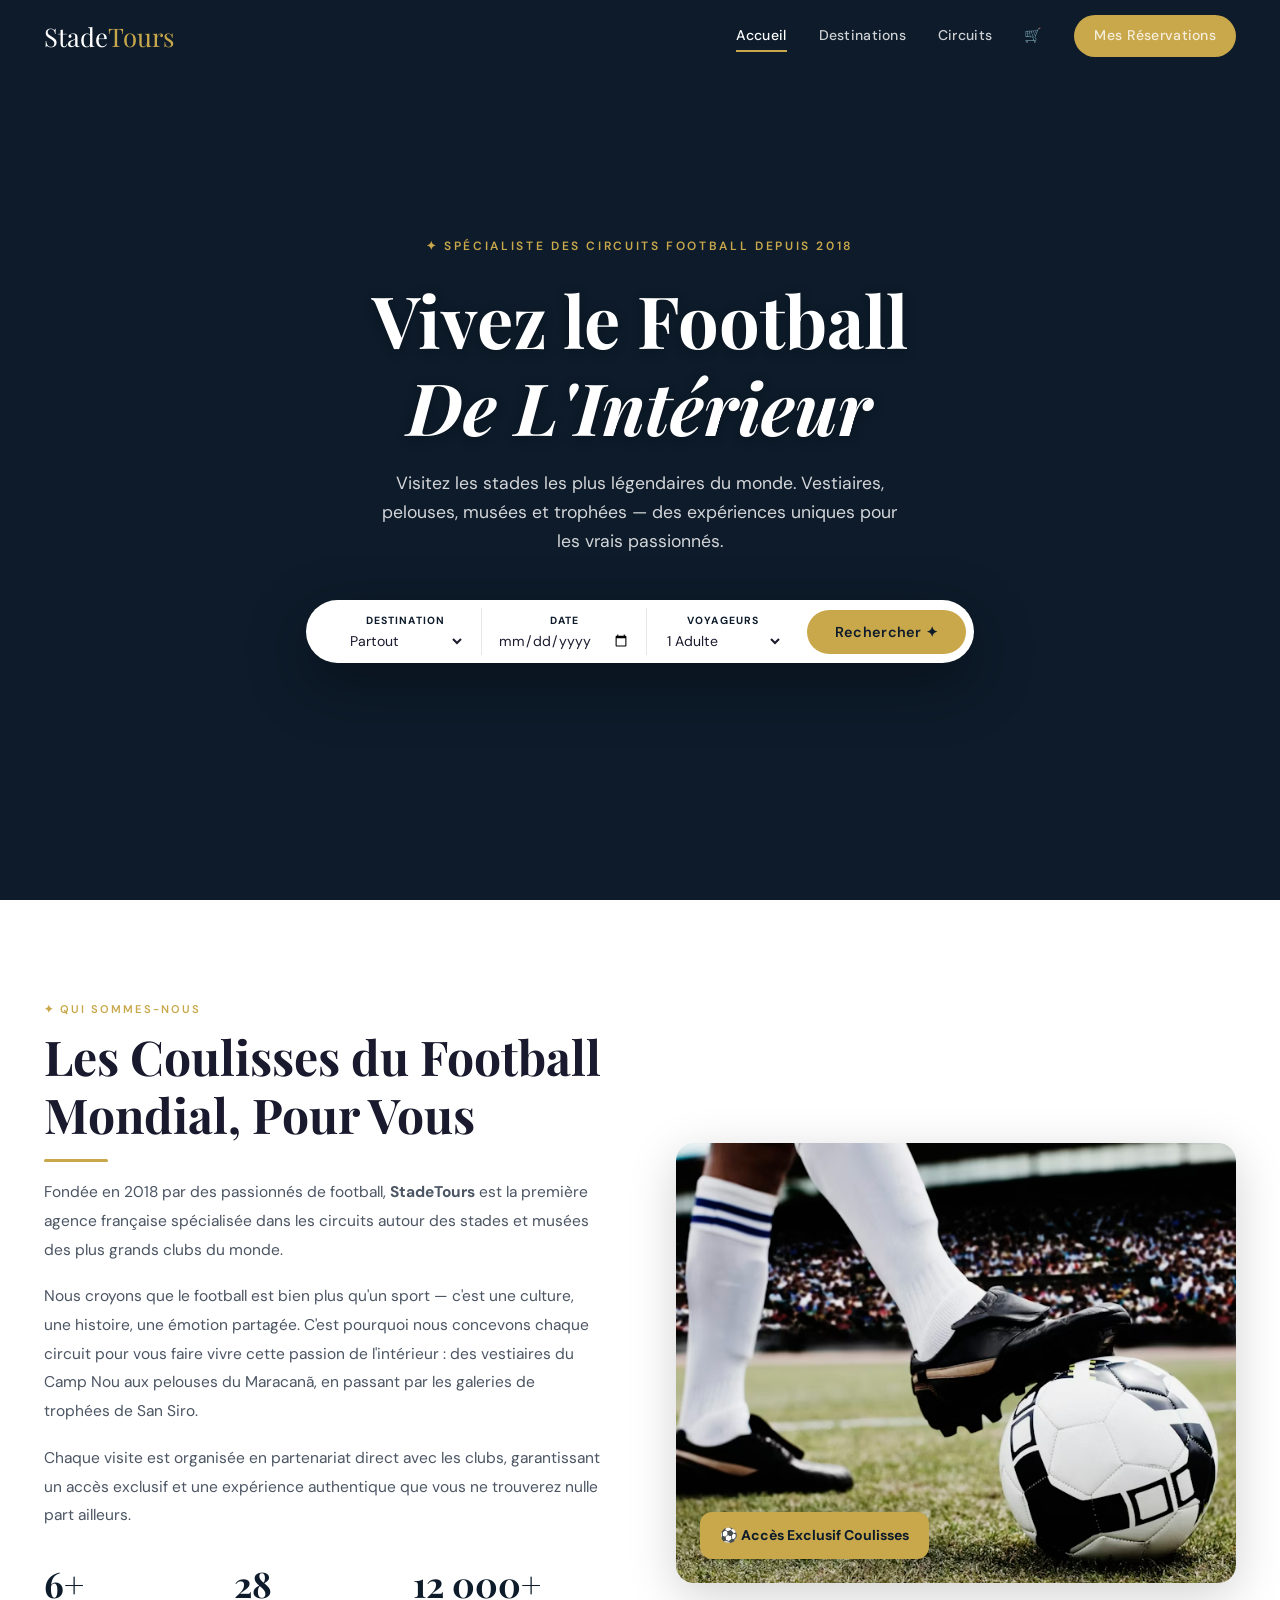
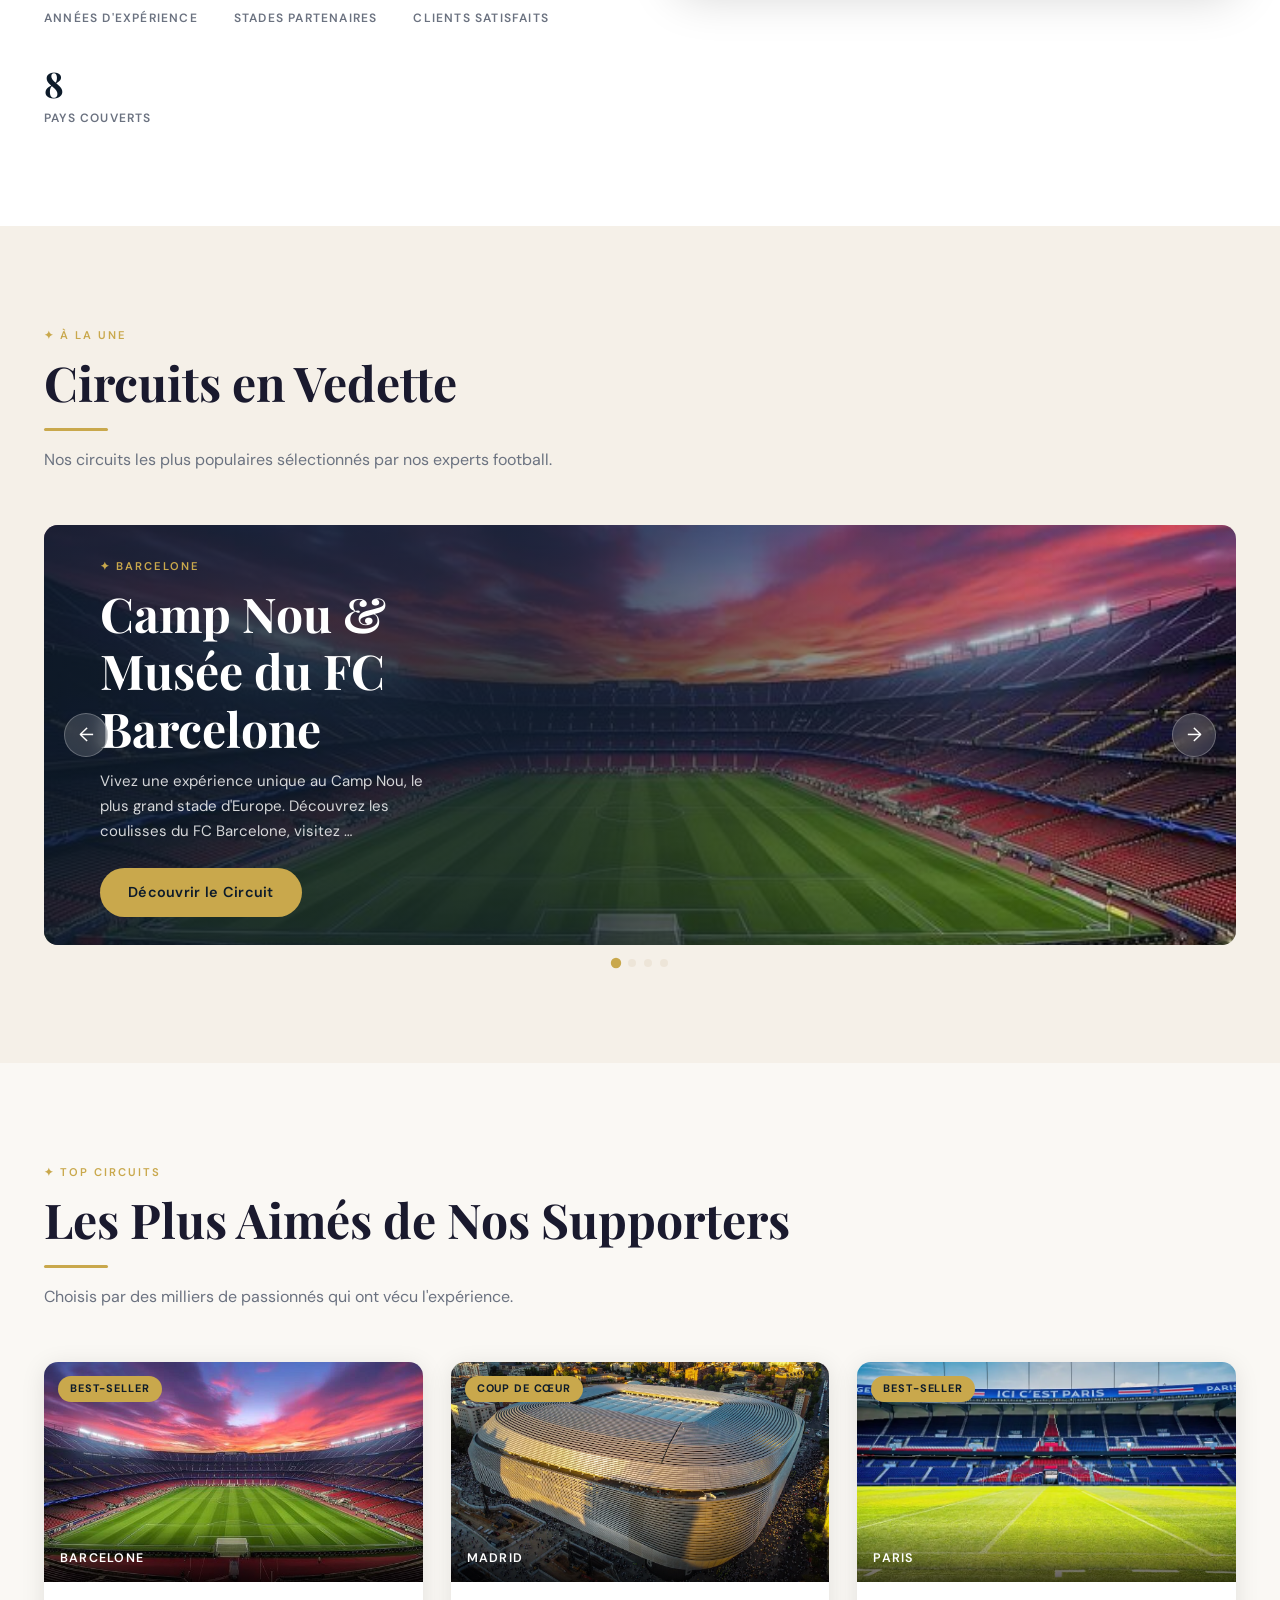
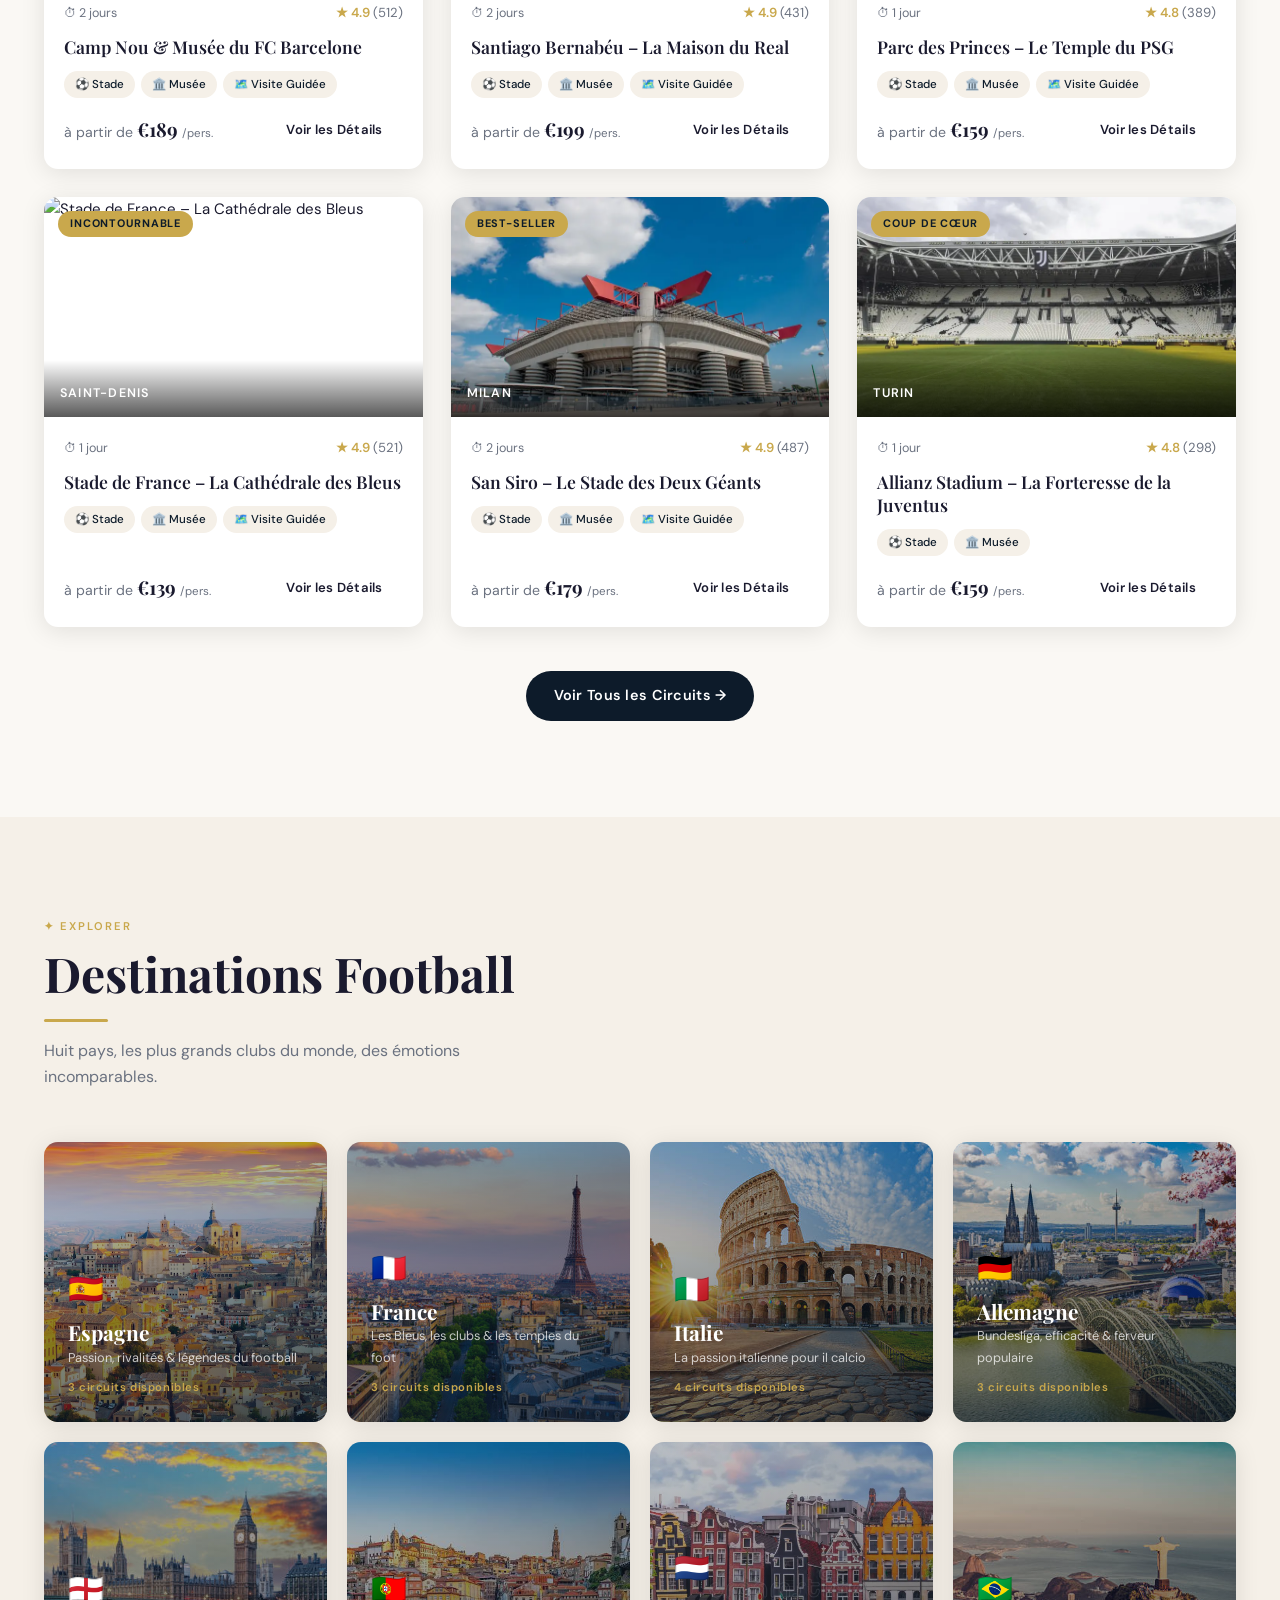
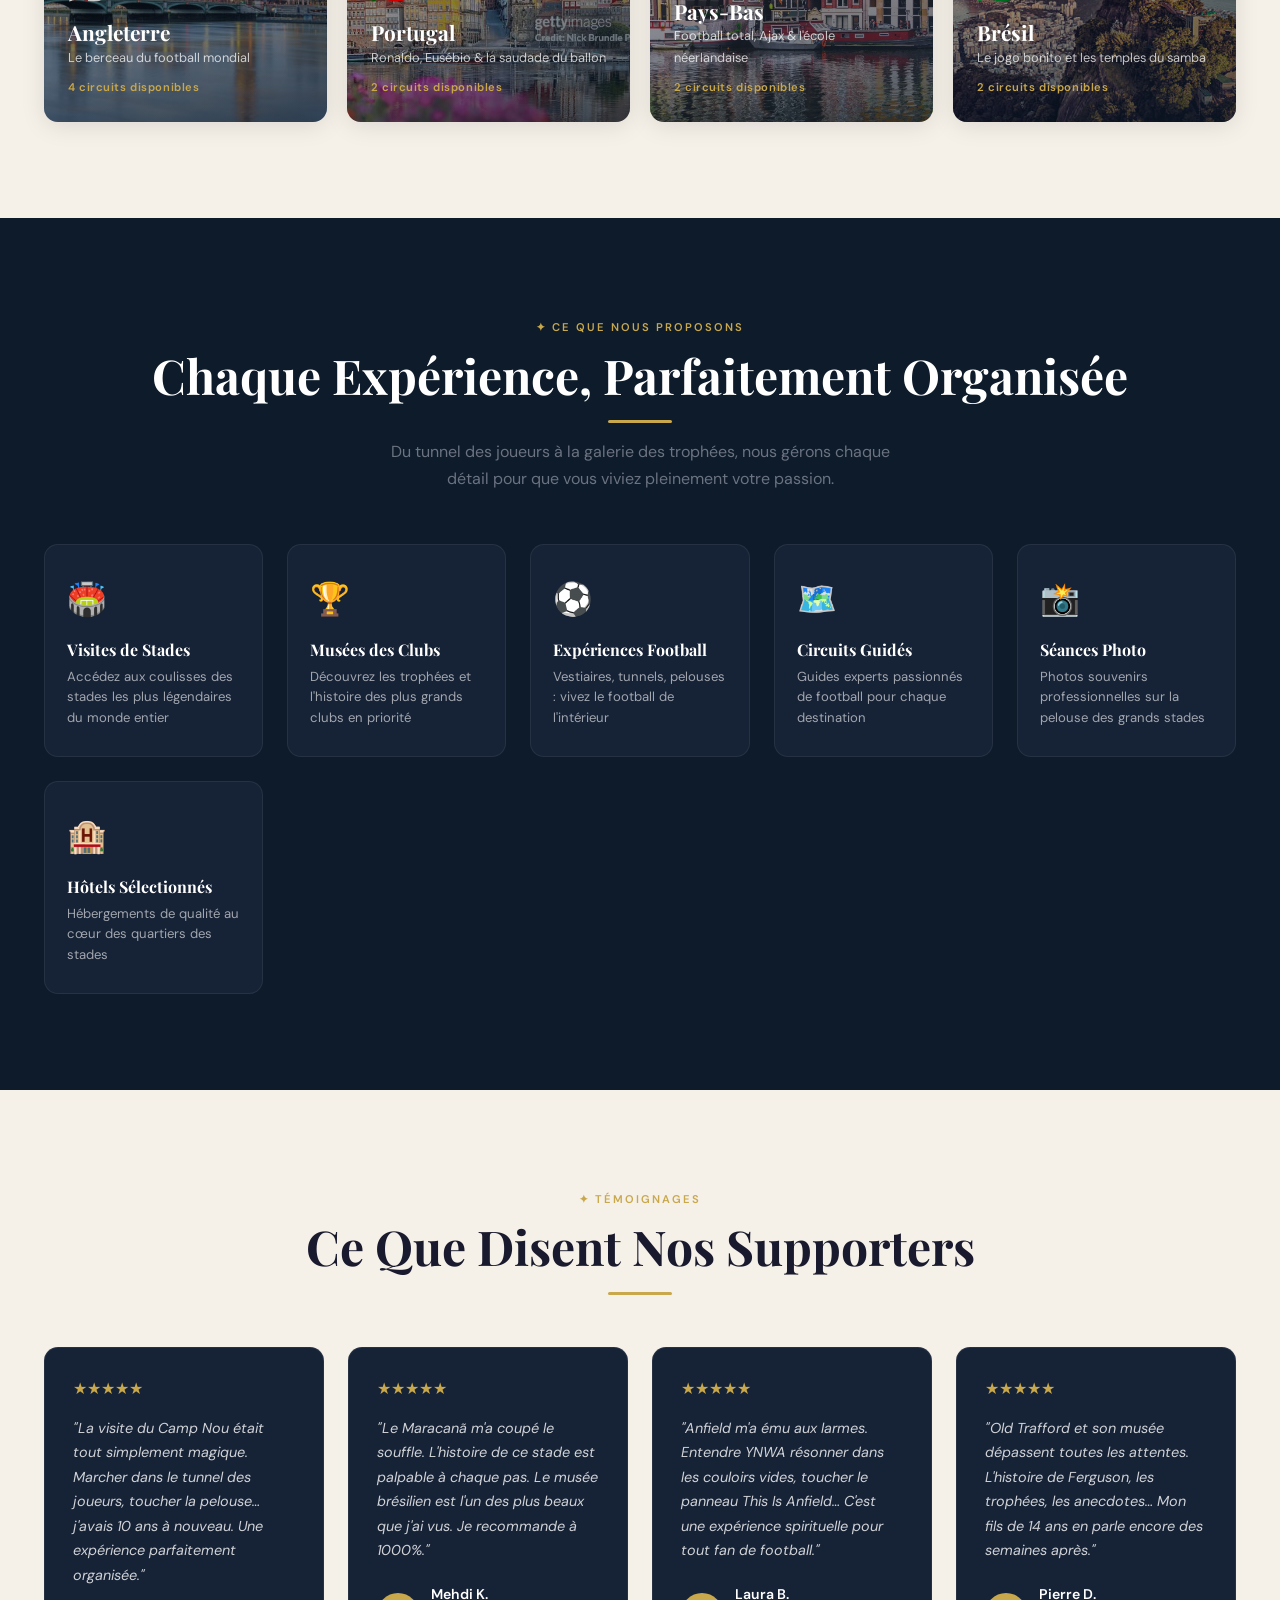
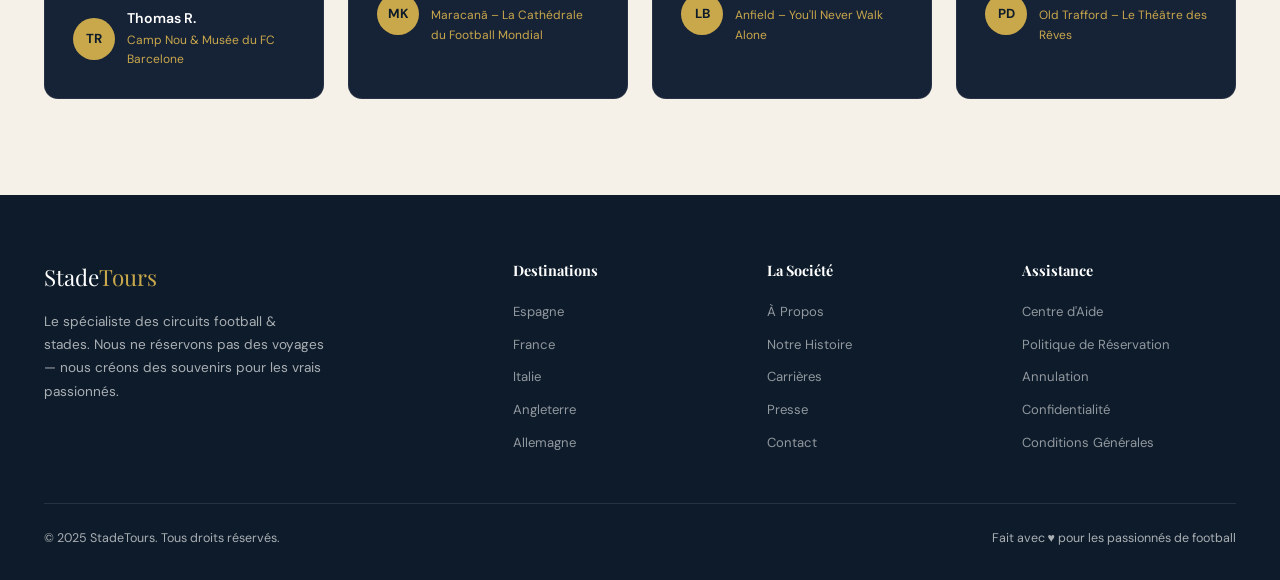
==== index.html @ edf206d0 "Initial commit - tourism booking website" ====
<!DOCTYPE html>
<html lang="fr">
<head>
  <meta charset="UTF-8">
  <meta name="viewport" content="width=device-width, initial-scale=1.0">
  <title>StadeTours – Circuits Football & Stades</title>
  <link rel="preconnect" href="https://fonts.googleapis.com">
  <link rel="preconnect" href="https://fonts.gstatic.com" crossorigin>
  <link rel="stylesheet" href="https://fonts.googleapis.com/css2?family=Playfair+Display:ital,wght@0,400;0,600;0,700;1,400&family=DM+Sans:wght@300;400;500;600&display=swap">
  <link rel="stylesheet" href="styles/style.css">
  <style>
    .about-section { padding: 96px 0; background: var(--white); }
    .about-inner { display: grid; grid-template-columns: 1fr 1fr; gap: 72px; align-items: center; }
    @media (max-width: 860px) { .about-inner { grid-template-columns: 1fr; gap: 40px; } }
    .about-img { border-radius: 18px; overflow: hidden; height: 440px; box-shadow: var(--shadow-lg); position: relative; }
    .about-img img { width: 100%; height: 100%; object-fit: cover; }
    .about-img-badge { position: absolute; bottom: 24px; left: 24px; background: var(--gold); color: var(--navy); padding: 12px 20px; border-radius: 12px; font-weight: 700; font-size: .88rem; box-shadow: var(--shadow); }
    .about-text p { color: #4b5563; line-height: 1.85; margin-bottom: 18px; font-size: .97rem; }
    .about-text h2 { margin-bottom: 16px; }
    .about-stats { display: flex; gap: 36px; margin-top: 36px; flex-wrap: wrap; }
    .about-stat strong { display: block; font-family: var(--font-display); font-size: 2.2rem; color: var(--navy); line-height: 1; margin-bottom: 4px; }
    .about-stat span { font-size: .75rem; text-transform: uppercase; letter-spacing: .1em; color: var(--muted); font-weight: 600; }
  </style>
</head>
<body>

<!-- ── HEADER ──────────────────────────────────────────────── -->
<header class="site-header" id="header">
  <div class="header-inner">
    <a href="index.html" class="logo">Stade<span>Tours</span></a>
    <nav class="nav" id="nav">
      <a href="index.html" class="active">Accueil</a>
      <a href="countries.html">Destinations</a>
      <a href="circuits.html">Circuits</a>
      <a href="cart.html" class="nav-cart">🛒<span class="cart-badge" id="cart-badge"></span></a>
      <a href="user.html" class="btn btn-primary btn-sm">Mes Réservations</a>
    </nav>
    <button class="hamburger" id="hamburger" aria-label="Menu"><span></span><span></span><span></span></button>
  </div>
</header>

<!-- ── HERO ────────────────────────────────────────────────── -->
<section class="hero">
  <div class="hero-bg" style="background-image:url('https://images.unsplash.com/photo-1522778526097-ce0a22ceb253?w=1800&q=85');"></div>
  <div class="hero-content">
    <span class="hero-eyebrow">✦ Spécialiste des circuits football depuis 2018</span>
    <h1>Vivez le Football<br><em>De L'Intérieur</em></h1>
    <p class="hero-sub">Visitez les stades les plus légendaires du monde. Vestiaires, pelouses, musées et trophées — des expériences uniques pour les vrais passionnés.</p>
    <div class="search-bar">
      <div class="field">
        <label for="s-dest">Destination</label>
        <select id="s-dest">
          <option value="">Partout</option>
          <option value="spain">Espagne</option>
          <option value="france">France</option>
          <option value="italy">Italie</option>
          <option value="germany">Allemagne</option>
          <option value="england">Angleterre</option>
          <option value="portugal">Portugal</option>
          <option value="netherlands">Pays-Bas</option>
          <option value="brazil">Brésil</option>
        </select>
      </div>
      <div class="field">
        <label for="s-date">Date</label>
        <input type="date" id="s-date">
      </div>
      <div class="field">
        <label for="s-people">Voyageurs</label>
        <select id="s-people">
          <option>1 Adulte</option>
          <option>2 Adultes</option>
          <option>2 Adultes, 1 Enfant</option>
          <option>2 Adultes, 2 Enfants</option>
          <option>Groupe (5+)</option>
        </select>
      </div>
      <button class="btn btn-primary" id="search-btn">Rechercher ✦</button>
    </div>
  </div>
</section>

<!-- ── À PROPOS ─────────────────────────────────────────────── -->
<section class="about-section">
  <div class="container">
    <div class="about-inner">
      <div class="about-text fade-up">
        <span class="section-label">✦ Qui sommes-nous</span>
        <h2>Les Coulisses du Football Mondial, Pour Vous</h2>
        <div class="divider"></div>
        <p>Fondée en 2018 par des passionnés de football, <strong>StadeTours</strong> est la première agence française spécialisée dans les circuits autour des stades et musées des plus grands clubs du monde.</p>
        <p>Nous croyons que le football est bien plus qu'un sport — c'est une culture, une histoire, une émotion partagée. C'est pourquoi nous concevons chaque circuit pour vous faire vivre cette passion de l'intérieur : des vestiaires du Camp Nou aux pelouses du Maracanã, en passant par les galeries de trophées de San Siro.</p>
        <p>Chaque visite est organisée en partenariat direct avec les clubs, garantissant un accès exclusif et une expérience authentique que vous ne trouverez nulle part ailleurs.</p>
        <div class="about-stats">
          <div class="about-stat"><strong>6+</strong><span>Années d'expérience</span></div>
          <div class="about-stat"><strong>28</strong><span>Stades partenaires</span></div>
          <div class="about-stat"><strong>12 000+</strong><span>Clients satisfaits</span></div>
          <div class="about-stat"><strong>8</strong><span>Pays couverts</span></div>
        </div>
      </div>
      <div class="about-img fade-up">
        <img src="images/ball.avif" alt="Stade de football coulisses">
        <div class="about-img-badge">⚽ Accès Exclusif Coulisses</div>
      </div>
    </div>
  </div>
</section>

<!-- ── CAROUSEL ──────────────────────────────────────────────── -->
<section class="section section--sand">
  <div class="container">
    <div class="section-header">
      <span class="section-label">✦ À la une</span>
      <h2>Circuits en Vedette</h2>
      <div class="divider"></div>
      <p>Nos circuits les plus populaires sélectionnés par nos experts football.</p>
    </div>
    <div class="carousel" id="carousel">
      <div class="carousel-track" id="carousel-track"></div>
      <button class="carousel-btn prev" id="carousel-prev">&#8592;</button>
      <button class="carousel-btn next" id="carousel-next">&#8594;</button>
    </div>
    <div class="carousel-dots" id="carousel-dots"></div>
  </div>
</section>

<!-- ── CIRCUITS POPULAIRES ──────────────────────────────────── -->
<section class="section">
  <div class="container">
    <div class="section-header">
      <span class="section-label">✦ Top circuits</span>
      <h2>Les Plus Aimés de Nos Supporters</h2>
      <div class="divider"></div>
      <p>Choisis par des milliers de passionnés qui ont vécu l'expérience.</p>
    </div>
    <div class="cards-grid" id="featured-circuits"></div>
    <div style="text-align:center;margin-top:44px;">
      <a href="circuits.html" class="btn btn-dark">Voir Tous les Circuits →</a>
    </div>
  </div>
</section>

<!-- ── DESTINATIONS ─────────────────────────────────────────── -->
<section class="section section--sand">
  <div class="container">
    <div class="section-header">
      <span class="section-label">✦ Explorer</span>
      <h2>Destinations Football</h2>
      <div class="divider"></div>
      <p>Huit pays, les plus grands clubs du monde, des émotions incomparables.</p>
    </div>
    <div class="countries-grid" id="countries-grid"></div>
  </div>
</section>

<!-- ── SERVICES ─────────────────────────────────────────────── -->
<section class="section section--dark">
  <div class="container">
    <div class="section-header text-center">
      <span class="section-label">✦ Ce que nous proposons</span>
      <h2>Chaque Expérience, Parfaitement Organisée</h2>
      <div class="divider center"></div>
      <p>Du tunnel des joueurs à la galerie des trophées, nous gérons chaque détail pour que vous viviez pleinement votre passion.</p>
    </div>
    <div class="services-grid" id="services-grid"></div>
  </div>
</section>

<!-- ── TÉMOIGNAGES ───────────────────────────────────────────── -->
<section class="section section--sand">
  <div class="container">
    <div class="section-header text-center">
      <span class="section-label">✦ Témoignages</span>
      <h2>Ce Que Disent Nos Supporters</h2>
      <div class="divider center"></div>
    </div>
    <div class="testimonials-grid" id="testimonials-grid"></div>
  </div>
</section>

<!-- ── FOOTER ────────────────────────────────────────────────── -->
<footer class="site-footer">
  <div class="container">
    <div class="footer-grid">
      <div class="footer-brand">
        <span class="logo">Stade<span>Tours</span></span>
        <p>Le spécialiste des circuits football & stades. Nous ne réservons pas des voyages — nous créons des souvenirs pour les vrais passionnés.</p>
      </div>
      <div class="footer-col">
        <h5>Destinations</h5>
        <ul>
          <li><a href="circuits.html?country=spain">Espagne</a></li>
          <li><a href="circuits.html?country=france">France</a></li>
          <li><a href="circuits.html?country=italy">Italie</a></li>
          <li><a href="circuits.html?country=england">Angleterre</a></li>
          <li><a href="circuits.html?country=germany">Allemagne</a></li>
        </ul>
      </div>
      <div class="footer-col">
        <h5>La Société</h5>
        <ul>
          <li><a href="#">À Propos</a></li>
          <li><a href="#">Notre Histoire</a></li>
          <li><a href="#">Carrières</a></li>
          <li><a href="#">Presse</a></li>
          <li><a href="#">Contact</a></li>
        </ul>
      </div>
      <div class="footer-col">
        <h5>Assistance</h5>
        <ul>
          <li><a href="#">Centre d'Aide</a></li>
          <li><a href="#">Politique de Réservation</a></li>
          <li><a href="#">Annulation</a></li>
          <li><a href="#">Confidentialité</a></li>
          <li><a href="#">Conditions Générales</a></li>
        </ul>
      </div>
    </div>
    <div class="footer-bottom">
      <span>&copy; 2025 StadeTours. Tous droits réservés.</span>
      <span>Fait avec ♥ pour les passionnés de football</span>
    </div>
  </div>
</footer>

<div class="toast" id="toast"><span class="toast-icon">✅</span><span id="toast-msg">Fait !</span></div>

<script src="js/data.js"></script>
<script src="js/helpers.js"></script>
<script src="js/cart.js"></script>
<script>
window.addEventListener("scroll", () => {
  document.getElementById("header").classList.toggle("scrolled", scrollY > 40);
});
document.getElementById("hamburger").addEventListener("click", () => {
  document.getElementById("nav").classList.toggle("open");
});
document.getElementById("search-btn").addEventListener("click", () => {
  const country = document.getElementById("s-dest").value;
  window.location.href = country ? `circuits.html?country=${country}` : "circuits.html";
});

// Carousel
const slides = FEATURED_CIRCUITS.slice(0, 4);
let current = 0;
const track = document.getElementById("carousel-track");
const dotsEl = document.getElementById("carousel-dots");
slides.forEach((c, i) => {
  const slide = document.createElement("div");
  slide.className = "carousel-slide";
  slide.innerHTML = `
    <img src="${c.image}" alt="${c.title}" loading="lazy">
    <div class="carousel-slide-content">
      <div>
        <span class="section-label">✦ ${c.city}</span>
        <h2>${c.title}</h2>
        <p>${c.description.slice(0,120)}…</p>
        <a href="circuit.html?id=${c.id}" class="btn btn-primary">Découvrir le Circuit</a>
      </div>
    </div>`;
  track.appendChild(slide);
  const dot = document.createElement("div");
  dot.className = "carousel-dot" + (i===0?" active":"");
  dot.addEventListener("click", () => goTo(i));
  dotsEl.appendChild(dot);
});
function goTo(n) {
  current = (n + slides.length) % slides.length;
  track.style.transform = `translateX(-${current * 100}%)`;
  document.querySelectorAll(".carousel-dot").forEach((d,i) => d.classList.toggle("active", i===current));
}
document.getElementById("carousel-prev").addEventListener("click", () => goTo(current-1));
document.getElementById("carousel-next").addEventListener("click", () => goTo(current+1));
setInterval(() => goTo(current+1), 5200);

// Featured
const grid = document.getElementById("featured-circuits");
FEATURED_CIRCUITS.forEach(c => grid.insertAdjacentHTML("beforeend", circuitCardHTML(c)));
observeCards(".circuit-card");

// Countries
const cg = document.getElementById("countries-grid");
COUNTRIES.forEach(co => cg.insertAdjacentHTML("beforeend", countryCardHTML(co)));
observeCards(".country-card");

// Services
const sg = document.getElementById("services-grid");
SERVICES.forEach(s => {
  sg.insertAdjacentHTML("beforeend", `
    <div class="service-card fade-up">
      <div class="service-icon">${s.icon}</div>
      <h4>${s.title}</h4>
      <p>${s.description}</p>
    </div>`);
});
observeCards(".service-card");

// Testimonials
const tg = document.getElementById("testimonials-grid");
TESTIMONIALS.forEach(t => {
  tg.insertAdjacentHTML("beforeend", `
    <div class="testimonial-card fade-up">
      <div class="testi-stars">${"★".repeat(t.rating)}</div>
      <p class="testi-text">"${t.text}"</p>
      <div class="testi-author">
        <div class="testi-avatar">${t.avatar}</div>
        <div>
          <div class="testi-name">${t.name}</div>
          <div class="testi-detail">${t.circuit}</div>
        </div>
      </div>
    </div>`);
});
observeCards(".testimonial-card");
observeCards(".fade-up");
</script>
</body>
</html>
---- styles/style.css ----
/* ============================================================
   style.css – WanderLux Tourism Platform
   Theme: Refined luxury travel — warm sand, deep navy, gold accents
   ============================================================ */

@import url('https://fonts.googleapis.com/css2?family=Playfair+Display:ital,wght@0,400;0,600;0,700;1,400&family=DM+Sans:wght@300;400;500;600&display=swap');

/* ── Reset & Base ────────────────────────────────────────── */
*, *::before, *::after { box-sizing: border-box; margin: 0; padding: 0; }

:root {
  --navy:    #0d1b2a;
  --navy-2:  #162236;
  --navy-3:  #1e3050;
  --gold:    #c9a84c;
  --gold-lt: #e8c97a;
  --sand:    #f5f0e8;
  --sand-2:  #ede5d8;
  --cream:   #faf8f4;
  --text:    #1a1a2e;
  --muted:   #6b7280;
  --white:   #ffffff;
  --radius:  14px;
  --shadow:  0 4px 24px rgba(0,0,0,.10);
  --shadow-lg: 0 12px 48px rgba(0,0,0,.18);
  --font-display: 'Playfair Display', serif;
  --font-body:    'DM Sans', sans-serif;
  --transition:   0.28s ease;
  --header-h:     72px;
}

html { scroll-behavior: smooth; }

body {
  font-family: var(--font-body);
  background: var(--cream);
  color: var(--text);
  line-height: 1.65;
  font-size: 15px;
  overflow-x: hidden;
}

a { color: inherit; text-decoration: none; }
img { display: block; width: 100%; height: auto; }
ul { list-style: none; }
button { font-family: var(--font-body); cursor: pointer; border: none; background: none; }

/* ── Typography ──────────────────────────────────────────── */
h1, h2, h3, h4 { font-family: var(--font-display); line-height: 1.2; }
h1 { font-size: clamp(2.2rem, 6vw, 4.5rem); }
h2 { font-size: clamp(1.8rem, 4vw, 3rem); }
h3 { font-size: clamp(1.1rem, 2.5vw, 1.5rem); }

.section-label {
  display: inline-block;
  font-size: .7rem;
  font-weight: 600;
  letter-spacing: .18em;
  text-transform: uppercase;
  color: var(--gold);
  margin-bottom: .6rem;
}

/* ── Utilities ───────────────────────────────────────────── */
.container { max-width: 1240px; margin: 0 auto; padding: 0 24px; }
.section { padding: 96px 0; }
.section--dark { background: var(--navy); color: var(--white); }
.section--sand { background: var(--sand); }
.text-center { text-align: center; }
.flex { display: flex; }
.gap-4 { gap: 16px; }

/* ── Buttons ─────────────────────────────────────────────── */
.btn {
  display: inline-flex;
  align-items: center;
  gap: 8px;
  padding: 13px 28px;
  border-radius: 50px;
  font-weight: 600;
  font-size: .9rem;
  letter-spacing: .02em;
  transition: all var(--transition);
  cursor: pointer;
}
.btn-primary {
  background: var(--gold);
  color: var(--navy);
}
.btn-primary:hover { background: var(--gold-lt); transform: translateY(-2px); box-shadow: 0 8px 24px rgba(201,168,76,.35); }

.btn-outline {
  background: transparent;
  border: 2px solid var(--gold);
  color: var(--gold);
}
.btn-outline:hover { background: var(--gold); color: var(--navy); }

.btn-dark {
  background: var(--navy);
  color: var(--white);
}
.btn-dark:hover { background: var(--navy-3); transform: translateY(-2px); box-shadow: var(--shadow); }

.btn-sm { padding: 9px 20px; font-size: .82rem; }
.btn-ghost { background: rgba(255,255,255,.12); color: var(--white); border: 1px solid rgba(255,255,255,.3); }
.btn-ghost:hover { background: rgba(255,255,255,.22); }

.btn-danger {
  background: #ef4444;
  color: white;
  padding: 8px 18px;
  border-radius: 8px;
  font-size: .82rem;
  font-weight: 600;
  transition: background var(--transition);
}
.btn-danger:hover { background: #dc2626; }

/* ── Header ──────────────────────────────────────────────── */
.site-header {
  position: fixed;
  top: 0; left: 0; right: 0;
  z-index: 1000;
  height: var(--header-h);
  background: var(--navy);
  display: flex;
  align-items: center;
  transition: box-shadow var(--transition), background var(--transition);
}
.site-header.scrolled {
  background: rgba(13,27,42,.97);
  box-shadow: 0 2px 20px rgba(0,0,0,.35);
  backdrop-filter: blur(12px);
}
.header-inner {
  width: 100%;
  max-width: 1240px;
  margin: 0 auto;
  padding: 0 24px;
  display: flex;
  align-items: center;
  gap: 40px;
}
.logo {
  font-family: var(--font-display);
  font-size: 1.6rem;
  color: var(--white);
  white-space: nowrap;
  flex-shrink: 0;
}
.logo span { color: var(--gold); }

.nav { display: flex; align-items: center; gap: 32px; margin-left: auto; }
.nav a {
  color: rgba(255,255,255,.8);
  font-size: .88rem;
  font-weight: 500;
  letter-spacing: .02em;
  transition: color var(--transition);
  position: relative;
}
.nav a::after {
  content: "";
  position: absolute;
  bottom: -4px; left: 0; right: 0;
  height: 2px;
  background: var(--gold);
  transform: scaleX(0);
  transition: transform var(--transition);
}
.nav a:hover { color: var(--white); }
.nav a:hover::after, .nav a.active::after { transform: scaleX(1); }
.nav a.active { color: var(--white); }

.nav-cart {
  position: relative;
  color: var(--white);
  font-size: 1.15rem;
}
.cart-badge {
  position: absolute;
  top: -8px; right: -10px;
  background: var(--gold);
  color: var(--navy);
  width: 18px; height: 18px;
  border-radius: 50%;
  display: none;
  align-items: center;
  justify-content: center;
  font-size: .62rem;
  font-weight: 700;
}

.hamburger {
  display: none;
  flex-direction: column;
  gap: 5px;
  cursor: pointer;
  margin-left: auto;
}
.hamburger span {
  display: block;
  width: 24px; height: 2px;
  background: var(--white);
  border-radius: 2px;
  transition: all var(--transition);
}

/* ── Mobile Nav ──────────────────────────────────────────── */
@media (max-width: 768px) {
  .hamburger { display: flex; }
  .nav {
    position: fixed;
    top: var(--header-h); left: 0; right: 0;
    background: var(--navy);
    flex-direction: column;
    align-items: flex-start;
    padding: 24px;
    gap: 20px;
    transform: translateX(-100%);
    transition: transform var(--transition);
  }
  .nav.open { transform: translateX(0); }
}

/* ── Hero (Home) ─────────────────────────────────────────── */
.hero {
  position: relative;
  min-height: 100vh;
  display: flex;
  align-items: center;
  justify-content: center;
  overflow: hidden;
  background: var(--navy);
}
.hero-bg {
  position: absolute;
  inset: 0;
  background: url('https://images.unsplash.com/photo-1476514525535-07fb3b4ae5f1?w=1800&q=85') center/cover no-repeat;
  filter: brightness(.45);
  transform: scale(1.04);
  animation: slowZoom 22s ease-in-out infinite alternate;
}
@keyframes slowZoom { to { transform: scale(1); } }

.hero-content {
  position: relative;
  z-index: 2;
  text-align: center;
  color: var(--white);
  max-width: 800px;
  padding: 0 24px;
  animation: heroIn .9s ease both;
}
@keyframes heroIn { from { opacity:0; transform: translateY(32px); } }

.hero-eyebrow {
  font-size: .75rem;
  font-weight: 600;
  letter-spacing: .22em;
  text-transform: uppercase;
  color: var(--gold);
  margin-bottom: 20px;
  display: block;
}
.hero h1 { margin-bottom: 20px; text-shadow: 0 2px 12px rgba(0,0,0,.3); }
.hero-sub {
  font-size: 1.1rem;
  color: rgba(255,255,255,.82);
  margin-bottom: 44px;
  max-width: 540px;
  margin-left: auto;
  margin-right: auto;
}

/* ── Search Bar ──────────────────────────────────────────── */
.search-bar {
  background: var(--white);
  border-radius: 100px;
  padding: 8px 8px 8px 24px;
  display: flex;
  align-items: center;
  gap: 0;
  box-shadow: 0 20px 60px rgba(0,0,0,.35);
  max-width: 700px;
  margin: 0 auto;
  width: 100%;
}
.search-bar .field {
  flex: 1;
  display: flex;
  flex-direction: column;
  padding: 4px 16px;
  border-right: 1px solid #e5e7eb;
  cursor: pointer;
}
.search-bar .field:last-of-type { border-right: none; }
.search-bar .field label {
  font-size: .65rem;
  font-weight: 700;
  text-transform: uppercase;
  letter-spacing: .1em;
  color: var(--navy);
  margin-bottom: 2px;
}
.search-bar .field input, .search-bar .field select {
  border: none;
  outline: none;
  font-family: var(--font-body);
  font-size: .88rem;
  color: var(--text);
  background: transparent;
  cursor: pointer;
  width: 100%;
}
.search-bar .btn { flex-shrink: 0; margin-left: 8px; }

@media (max-width: 640px) {
  .search-bar { border-radius: 16px; flex-direction: column; padding: 16px; gap: 12px; }
  .search-bar .field { border-right: none; border-bottom: 1px solid #e5e7eb; padding: 0 0 12px; width: 100%; }
  .search-bar .field:last-of-type { border-bottom: none; }
  .search-bar .btn { width: 100%; justify-content: center; }
}

/* ── Section Headers ─────────────────────────────────────── */
.section-header { margin-bottom: 52px; }
.section-header p { color: var(--muted); font-size: 1rem; margin-top: .6rem; max-width: 520px; }
.section-header.text-center p { margin-left: auto; margin-right: auto; }

/* ── Grids ───────────────────────────────────────────────── */
.cards-grid {
  display: grid;
  grid-template-columns: repeat(auto-fill, minmax(300px, 1fr));
  gap: 28px;
}
.countries-grid {
  display: grid;
  grid-template-columns: repeat(auto-fill, minmax(260px, 1fr));
  gap: 20px;
}

/* ── Circuit Card ────────────────────────────────────────── */
.circuit-card {
  background: var(--white);
  border-radius: var(--radius);
  overflow: hidden;
  box-shadow: var(--shadow);
  transition: transform var(--transition), box-shadow var(--transition);
  display: flex;
  flex-direction: column;
}
.circuit-card:hover { transform: translateY(-6px); box-shadow: var(--shadow-lg); }

.card-img-wrap {
  position: relative;
  overflow: hidden;
  height: 220px;
  display: block;
}
.card-img-wrap img {
  width: 100%; height: 100%;
  object-fit: cover;
  transition: transform .5s ease;
}
.circuit-card:hover .card-img-wrap img { transform: scale(1.06); }

.card-overlay {
  position: absolute;
  bottom: 0; left: 0; right: 0;
  background: linear-gradient(transparent, rgba(0,0,0,.65));
  padding: 20px 16px 12px;
}
.card-city {
  color: var(--white);
  font-size: .78rem;
  font-weight: 600;
  letter-spacing: .1em;
  text-transform: uppercase;
}
.card-badge {
  position: absolute;
  top: 14px; left: 14px;
  background: var(--gold);
  color: var(--navy);
  font-size: .68rem;
  font-weight: 700;
  letter-spacing: .08em;
  text-transform: uppercase;
  padding: 4px 12px;
  border-radius: 50px;
}

.card-body { padding: 20px; flex: 1; display: flex; flex-direction: column; gap: 12px; }
.card-meta { display: flex; justify-content: space-between; align-items: center; }
.card-duration { font-size: .78rem; color: var(--muted); }
.card-rating { font-size: .82rem; color: var(--gold); font-weight: 600; }
.card-rating em { color: var(--muted); font-style: normal; font-weight: 400; }
.card-title { font-size: 1.1rem; font-weight: 600; font-family: var(--font-display); line-height: 1.3; }

.card-tags { display: flex; flex-wrap: wrap; gap: 6px; }
.tag {
  background: var(--sand);
  border-radius: 50px;
  padding: 4px 11px;
  font-size: .72rem;
  font-weight: 500;
  color: var(--navy);
}

.card-footer { display: flex; align-items: center; justify-content: space-between; margin-top: auto; }
.card-price { font-size: .88rem; color: var(--muted); }
.card-price strong { font-size: 1.2rem; color: var(--text); font-family: var(--font-display); }
.card-price span { font-size: .72rem; }

/* ── Country Card ────────────────────────────────────────── */
.country-card {
  position: relative;
  border-radius: var(--radius);
  overflow: hidden;
  height: 280px;
  display: block;
  cursor: pointer;
  box-shadow: var(--shadow);
  transition: transform var(--transition), box-shadow var(--transition);
}
.country-card:hover { transform: translateY(-6px); box-shadow: var(--shadow-lg); }
.country-card img {
  width: 100%; height: 100%;
  object-fit: cover;
  transition: transform .5s ease;
}
.country-card:hover img { transform: scale(1.08); }
.country-card-overlay {
  position: absolute;
  inset: 0;
  background: linear-gradient(165deg, rgba(13,27,42,.2) 0%, rgba(13,27,42,.72) 100%);
  display: flex;
  align-items: flex-end;
  padding: 24px;
  color: var(--white);
}
.country-flag { font-size: 1.8rem; display: block; margin-bottom: 6px; }
.country-card-overlay h3 { font-size: 1.3rem; margin-bottom: 2px; }
.country-card-overlay p { font-size: .8rem; color: rgba(255,255,255,.75); margin-bottom: 6px; }
.country-card-overlay small { font-size: .7rem; color: var(--gold); font-weight: 600; letter-spacing: .05em; }

/* ── Services Grid ───────────────────────────────────────── */
.services-grid {
  display: grid;
  grid-template-columns: repeat(auto-fill, minmax(200px, 1fr));
  gap: 24px;
}
.service-card {
  background: var(--navy-2);
  border-radius: var(--radius);
  padding: 28px 22px;
  border: 1px solid rgba(255,255,255,.07);
  transition: border-color var(--transition), transform var(--transition);
}
.service-card:hover { border-color: var(--gold); transform: translateY(-4px); }
.service-icon { font-size: 2rem; margin-bottom: 14px; }
.service-card h4 { font-size: 1rem; font-family: var(--font-display); margin-bottom: 8px; color: var(--white); }
.service-card p { font-size: .82rem; color: rgba(255,255,255,.6); line-height: 1.55; }

/* ── Promo Carousel ──────────────────────────────────────── */
.carousel {
  position: relative;
  overflow: hidden;
  border-radius: var(--radius);
}
.carousel-track {
  display: flex;
  transition: transform 0.5s ease;
}
.carousel-slide {
  min-width: 100%;
  position: relative;
  height: 420px;
}
.carousel-slide img {
  width: 100%; height: 100%;
  object-fit: cover;
}
.carousel-slide-content {
  position: absolute;
  inset: 0;
  background: linear-gradient(90deg, rgba(13,27,42,.8) 40%, transparent);
  display: flex;
  align-items: center;
  padding: 56px;
  color: var(--white);
}
.carousel-slide-content h2 { margin-bottom: 12px; max-width: 380px; }
.carousel-slide-content p { margin-bottom: 24px; max-width: 340px; color: rgba(255,255,255,.82); }
.carousel-btn {
  position: absolute;
  top: 50%; transform: translateY(-50%);
  background: rgba(255,255,255,.15);
  backdrop-filter: blur(8px);
  border: 1px solid rgba(255,255,255,.25);
  color: var(--white);
  width: 44px; height: 44px;
  border-radius: 50%;
  font-size: 1.2rem;
  display: flex; align-items: center; justify-content: center;
  cursor: pointer;
  transition: background var(--transition);
}
.carousel-btn:hover { background: rgba(255,255,255,.28); }
.carousel-btn.prev { left: 20px; }
.carousel-btn.next { right: 20px; }
.carousel-dots {
  display: flex;
  justify-content: center;
  gap: 8px;
  margin-top: 14px;
}
.carousel-dot {
  width: 8px; height: 8px;
  border-radius: 50%;
  background: var(--sand-2);
  cursor: pointer;
  transition: background var(--transition), transform var(--transition);
}
.carousel-dot.active { background: var(--gold); transform: scale(1.3); }

/* ── Testimonials ────────────────────────────────────────── */
.testimonials-grid {
  display: grid;
  grid-template-columns: repeat(auto-fill, minmax(280px, 1fr));
  gap: 24px;
}
.testimonial-card {
  background: var(--navy-2);
  border-radius: var(--radius);
  padding: 28px;
  border: 1px solid rgba(255,255,255,.07);
  transition: border-color var(--transition);
}
.testimonial-card:hover { border-color: rgba(201,168,76,.4); }
.testi-stars { color: var(--gold); font-size: 1rem; margin-bottom: 14px; }
.testi-text { font-size: .9rem; color: rgba(255,255,255,.8); line-height: 1.7; margin-bottom: 20px; font-style: italic; }
.testi-author { display: flex; align-items: center; gap: 12px; }
.testi-avatar {
  width: 42px; height: 42px;
  border-radius: 50%;
  background: var(--gold);
  color: var(--navy);
  display: flex; align-items: center; justify-content: center;
  font-weight: 700;
  font-size: .82rem;
  flex-shrink: 0;
}
.testi-name { font-weight: 600; font-size: .88rem; color: var(--white); }
.testi-detail { font-size: .75rem; color: var(--gold); }

/* ── Flight Deals ────────────────────────────────────────── */
.flights-grid {
  display: grid;
  grid-template-columns: repeat(auto-fill, minmax(280px, 1fr));
  gap: 20px;
}
.flight-card {
  background: var(--white);
  border-radius: var(--radius);
  padding: 22px;
  border: 1px solid var(--sand-2);
  display: flex;
  flex-direction: column;
  gap: 12px;
  box-shadow: var(--shadow);
  transition: transform var(--transition), box-shadow var(--transition);
}
.flight-card:hover { transform: translateY(-4px); box-shadow: var(--shadow-lg); }
.flight-route {
  display: flex;
  align-items: center;
  gap: 10px;
  font-weight: 600;
  font-size: .9rem;
}
.flight-route .arrow { color: var(--gold); font-size: 1.1rem; }
.flight-meta { font-size: .78rem; color: var(--muted); display: flex; gap: 16px; }
.flight-price { font-family: var(--font-display); font-size: 1.5rem; color: var(--navy); font-weight: 700; }
.flight-price span { font-size: .78rem; font-weight: 400; color: var(--muted); font-family: var(--font-body); }

/* ── Page Hero (inner pages) ─────────────────────────────── */
.page-hero {
  padding-top: var(--header-h);
  background: var(--navy);
  color: var(--white);
  padding-bottom: 56px;
  position: relative;
  overflow: hidden;
}
.page-hero::before {
  content: "";
  position: absolute;
  inset: 0;
  background: radial-gradient(ellipse at top right, rgba(201,168,76,.15), transparent 60%);
}
.page-hero .container { position: relative; z-index: 1; padding-top: 56px; }
.page-hero h1 { margin-bottom: 12px; }
.page-hero p { color: rgba(255,255,255,.72); font-size: 1rem; max-width: 560px; }
.breadcrumb {
  display: flex;
  align-items: center;
  gap: 8px;
  font-size: .78rem;
  color: rgba(255,255,255,.55);
  margin-bottom: 16px;
}
.breadcrumb a { color: var(--gold); }
.breadcrumb span { color: rgba(255,255,255,.3); }

/* ── Circuit Detail ──────────────────────────────────────── */
.circuit-detail-hero {
  height: 55vh;
  min-height: 380px;
  position: relative;
  overflow: hidden;
  margin-top: var(--header-h);
}
.circuit-detail-hero img {
  width: 100%; height: 100%;
  object-fit: cover;
  filter: brightness(.65);
}
.circuit-detail-hero-content {
  position: absolute;
  bottom: 40px; left: 0; right: 0;
  color: var(--white);
}

.circuit-layout {
  display: grid;
  grid-template-columns: 1fr 360px;
  gap: 48px;
  padding: 64px 0;
  align-items: start;
}
@media (max-width: 900px) { .circuit-layout { grid-template-columns: 1fr; } }

.circuit-description p { line-height: 1.9; color: #374151; font-size: .97rem; margin-bottom: 1.4rem; }

.highlights-list { display: flex; flex-direction: column; gap: 10px; margin-top: 20px; }
.highlight-item {
  display: flex;
  align-items: center;
  gap: 12px;
  padding: 14px 18px;
  background: var(--sand);
  border-radius: 10px;
  font-size: .9rem;
  font-weight: 500;
}
.highlight-item::before { content: "✦"; color: var(--gold); flex-shrink: 0; }

/* ── Booking Form ────────────────────────────────────────── */
.booking-card {
  background: var(--white);
  border-radius: var(--radius);
  box-shadow: var(--shadow-lg);
  padding: 32px;
  position: sticky;
  top: calc(var(--header-h) + 24px);
}
.booking-price {
  font-family: var(--font-display);
  margin-bottom: 24px;
  padding-bottom: 20px;
  border-bottom: 1px solid var(--sand-2);
}
.booking-price .from { font-size: .78rem; color: var(--muted); }
.booking-price .amount { font-size: 2.4rem; font-weight: 700; color: var(--navy); }
.booking-price .per { font-size: .82rem; color: var(--muted); font-family: var(--font-body); }

.form-group { margin-bottom: 18px; }
.form-group label {
  display: block;
  font-size: .78rem;
  font-weight: 600;
  text-transform: uppercase;
  letter-spacing: .08em;
  color: var(--navy);
  margin-bottom: 8px;
}
.form-group input, .form-group select {
  width: 100%;
  padding: 12px 16px;
  border: 2px solid var(--sand-2);
  border-radius: 10px;
  font-family: var(--font-body);
  font-size: .9rem;
  color: var(--text);
  background: var(--cream);
  transition: border-color var(--transition);
  outline: none;
}
.form-group input:focus, .form-group select:focus { border-color: var(--gold); }
.form-row { display: grid; grid-template-columns: 1fr 1fr; gap: 12px; }
.price-breakdown {
  background: var(--sand);
  border-radius: 10px;
  padding: 16px;
  margin: 20px 0;
  font-size: .85rem;
}
.price-breakdown .line { display: flex; justify-content: space-between; margin-bottom: 8px; }
.price-breakdown .line:last-child { margin-bottom: 0; font-weight: 700; color: var(--navy); border-top: 1px solid var(--sand-2); padding-top: 8px; margin-top: 8px; }

/* ── Cart Page ───────────────────────────────────────────── */
.cart-layout {
  display: grid;
  grid-template-columns: 1fr 340px;
  gap: 40px;
  padding: 64px 0;
  align-items: start;
}
@media (max-width: 900px) { .cart-layout { grid-template-columns: 1fr; } }

.cart-item {
  background: var(--white);
  border-radius: var(--radius);
  overflow: hidden;
  display: grid;
  grid-template-columns: 140px 1fr;
  box-shadow: var(--shadow);
  margin-bottom: 20px;
  transition: transform var(--transition);
}
.cart-item:hover { transform: translateY(-2px); }
.cart-item-img { height: 140px; overflow: hidden; }
.cart-item-img img { width: 100%; height: 100%; object-fit: cover; }
.cart-item-body { padding: 20px 22px; display: flex; flex-direction: column; gap: 8px; }
.cart-item-title { font-family: var(--font-display); font-size: 1.05rem; font-weight: 600; }
.cart-item-sub { font-size: .8rem; color: var(--muted); }
.cart-item-controls { display: flex; align-items: center; gap: 12px; margin-top: 6px; }
.qty-input {
  width: 60px;
  padding: 6px 8px;
  border: 1.5px solid var(--sand-2);
  border-radius: 8px;
  font-size: .85rem;
  text-align: center;
  outline: none;
}
.qty-input:focus { border-color: var(--gold); }
.cart-item-price { font-family: var(--font-display); font-size: 1.3rem; font-weight: 700; margin-left: auto; }

@media (max-width: 560px) {
  .cart-item { grid-template-columns: 1fr; }
  .cart-item-img { height: 180px; }
}

.cart-summary-card {
  background: var(--white);
  border-radius: var(--radius);
  box-shadow: var(--shadow-lg);
  padding: 28px;
  position: sticky;
  top: calc(var(--header-h) + 24px);
}
.cart-summary-card h3 { font-family: var(--font-display); margin-bottom: 20px; font-size: 1.2rem; }
.summary-line { display: flex; justify-content: space-between; font-size: .88rem; color: var(--muted); margin-bottom: 12px; }
.summary-total { display: flex; justify-content: space-between; font-weight: 700; font-size: 1.1rem; color: var(--navy); padding-top: 14px; border-top: 2px solid var(--sand-2); margin-top: 6px; }
.cart-empty { text-align: center; padding: 80px 24px; color: var(--muted); }
.cart-empty .icon { font-size: 3.5rem; margin-bottom: 20px; }

/* ── User / Bookings Page ────────────────────────────────── */
.user-hero {
  background: var(--navy);
  padding-top: var(--header-h);
  padding-bottom: 40px;
  color: var(--white);
}
.user-hero .container { padding-top: 40px; display: flex; align-items: center; gap: 20px; }
.user-avatar {
  width: 64px; height: 64px;
  border-radius: 50%;
  background: var(--gold);
  color: var(--navy);
  display: flex; align-items: center; justify-content: center;
  font-family: var(--font-display);
  font-size: 1.5rem;
  font-weight: 700;
  flex-shrink: 0;
}

.bookings-list { padding: 48px 0; }
.booking-card-row {
  background: var(--white);
  border-radius: var(--radius);
  overflow: hidden;
  display: grid;
  grid-template-columns: 160px 1fr auto;
  box-shadow: var(--shadow);
  margin-bottom: 20px;
  transition: transform var(--transition);
}
.booking-card-row:hover { transform: translateY(-2px); }
.booking-row-img { height: 160px; overflow: hidden; }
.booking-row-img img { width: 100%; height: 100%; object-fit: cover; }
.booking-row-body { padding: 22px 24px; display: flex; flex-direction: column; justify-content: center; gap: 6px; }
.booking-row-title { font-family: var(--font-display); font-size: 1.1rem; font-weight: 600; }
.booking-row-meta { display: flex; flex-wrap: wrap; gap: 16px; font-size: .82rem; color: var(--muted); }
.booking-row-meta span { display: flex; align-items: center; gap: 4px; }
.booking-row-actions { padding: 22px; display: flex; flex-direction: column; justify-content: center; align-items: flex-end; gap: 10px; }
.booking-row-total { font-family: var(--font-display); font-size: 1.4rem; font-weight: 700; color: var(--navy); }

@media (max-width: 700px) {
  .booking-card-row { grid-template-columns: 1fr; }
  .booking-row-img { height: 180px; }
  .booking-row-actions { align-items: flex-start; padding-top: 0; padding-bottom: 22px; }
}

/* ── Filters Bar ─────────────────────────────────────────── */
.filters-bar {
  background: var(--white);
  border-bottom: 1px solid var(--sand-2);
  padding: 16px 0;
  position: sticky;
  top: var(--header-h);
  z-index: 100;
}
.filters-inner {
  display: flex;
  align-items: center;
  gap: 16px;
  flex-wrap: wrap;
}
.filter-select {
  padding: 9px 16px;
  border: 1.5px solid var(--sand-2);
  border-radius: 50px;
  font-family: var(--font-body);
  font-size: .82rem;
  color: var(--text);
  background: var(--cream);
  outline: none;
  cursor: pointer;
  transition: border-color var(--transition);
}
.filter-select:focus { border-color: var(--gold); }
.results-count { font-size: .82rem; color: var(--muted); margin-left: auto; }

/* ── Toast Notification ──────────────────────────────────── */
.toast {
  position: fixed;
  bottom: 32px;
  right: 32px;
  background: var(--navy);
  color: var(--white);
  padding: 16px 24px;
  border-radius: 14px;
  box-shadow: 0 12px 40px rgba(0,0,0,.35);
  display: flex;
  align-items: center;
  gap: 12px;
  font-size: .9rem;
  font-weight: 500;
  z-index: 9999;
  transform: translateY(100px);
  opacity: 0;
  transition: all .35s cubic-bezier(.34,1.56,.64,1);
  max-width: 340px;
}
.toast.show { transform: translateY(0); opacity: 1; }
.toast-icon { font-size: 1.2rem; }

/* ── Footer ──────────────────────────────────────────────── */
.site-footer {
  background: var(--navy);
  color: rgba(255,255,255,.65);
  padding: 64px 0 32px;
}
.footer-grid {
  display: grid;
  grid-template-columns: 2fr 1fr 1fr 1fr;
  gap: 40px;
  margin-bottom: 48px;
}
@media (max-width: 768px) { .footer-grid { grid-template-columns: 1fr 1fr; } }
@media (max-width: 480px) { .footer-grid { grid-template-columns: 1fr; } }

.footer-brand .logo { font-size: 1.4rem; margin-bottom: 14px; display: block; }
.footer-brand p { font-size: .85rem; line-height: 1.7; max-width: 280px; }
.footer-col h5 {
  font-family: var(--font-display);
  color: var(--white);
  font-size: .9rem;
  margin-bottom: 16px;
}
.footer-col ul { display: flex; flex-direction: column; gap: 8px; }
.footer-col ul li a { font-size: .82rem; color: rgba(255,255,255,.55); transition: color var(--transition); }
.footer-col ul li a:hover { color: var(--gold); }
.footer-bottom {
  border-top: 1px solid rgba(255,255,255,.1);
  padding-top: 24px;
  display: flex;
  justify-content: space-between;
  align-items: center;
  font-size: .78rem;
}
.footer-bottom a { color: var(--gold); }

/* ── Divider ─────────────────────────────────────────────── */
.divider {
  width: 64px; height: 3px;
  background: var(--gold);
  border-radius: 2px;
  margin: 16px 0;
}
.divider.center { margin: 16px auto; }

/* ── Fade-up animation ───────────────────────────────────── */
.fade-up {
  opacity: 0;
  transform: translateY(28px);
  transition: opacity .55s ease, transform .55s ease;
}
.fade-up.visible {
  opacity: 1;
  transform: translateY(0);
}

/* Stagger children */
.fade-up:nth-child(2) { transition-delay: .07s; }
.fade-up:nth-child(3) { transition-delay: .14s; }
.fade-up:nth-child(4) { transition-delay: .21s; }
.fade-up:nth-child(5) { transition-delay: .28s; }
.fade-up:nth-child(6) { transition-delay: .35s; }

/* ── No results ──────────────────────────────────────────── */
.no-results { text-align: center; padding: 80px 24px; color: var(--muted); font-size: 1rem; }
.no-results h3 { font-family: var(--font-display); margin-bottom: 8px; color: var(--navy); }

/* ── Scrollbar ───────────────────────────────────────────── */
::-webkit-scrollbar { width: 6px; }
::-webkit-scrollbar-track { background: var(--sand); }
::-webkit-scrollbar-thumb { background: var(--gold); border-radius: 6px; }
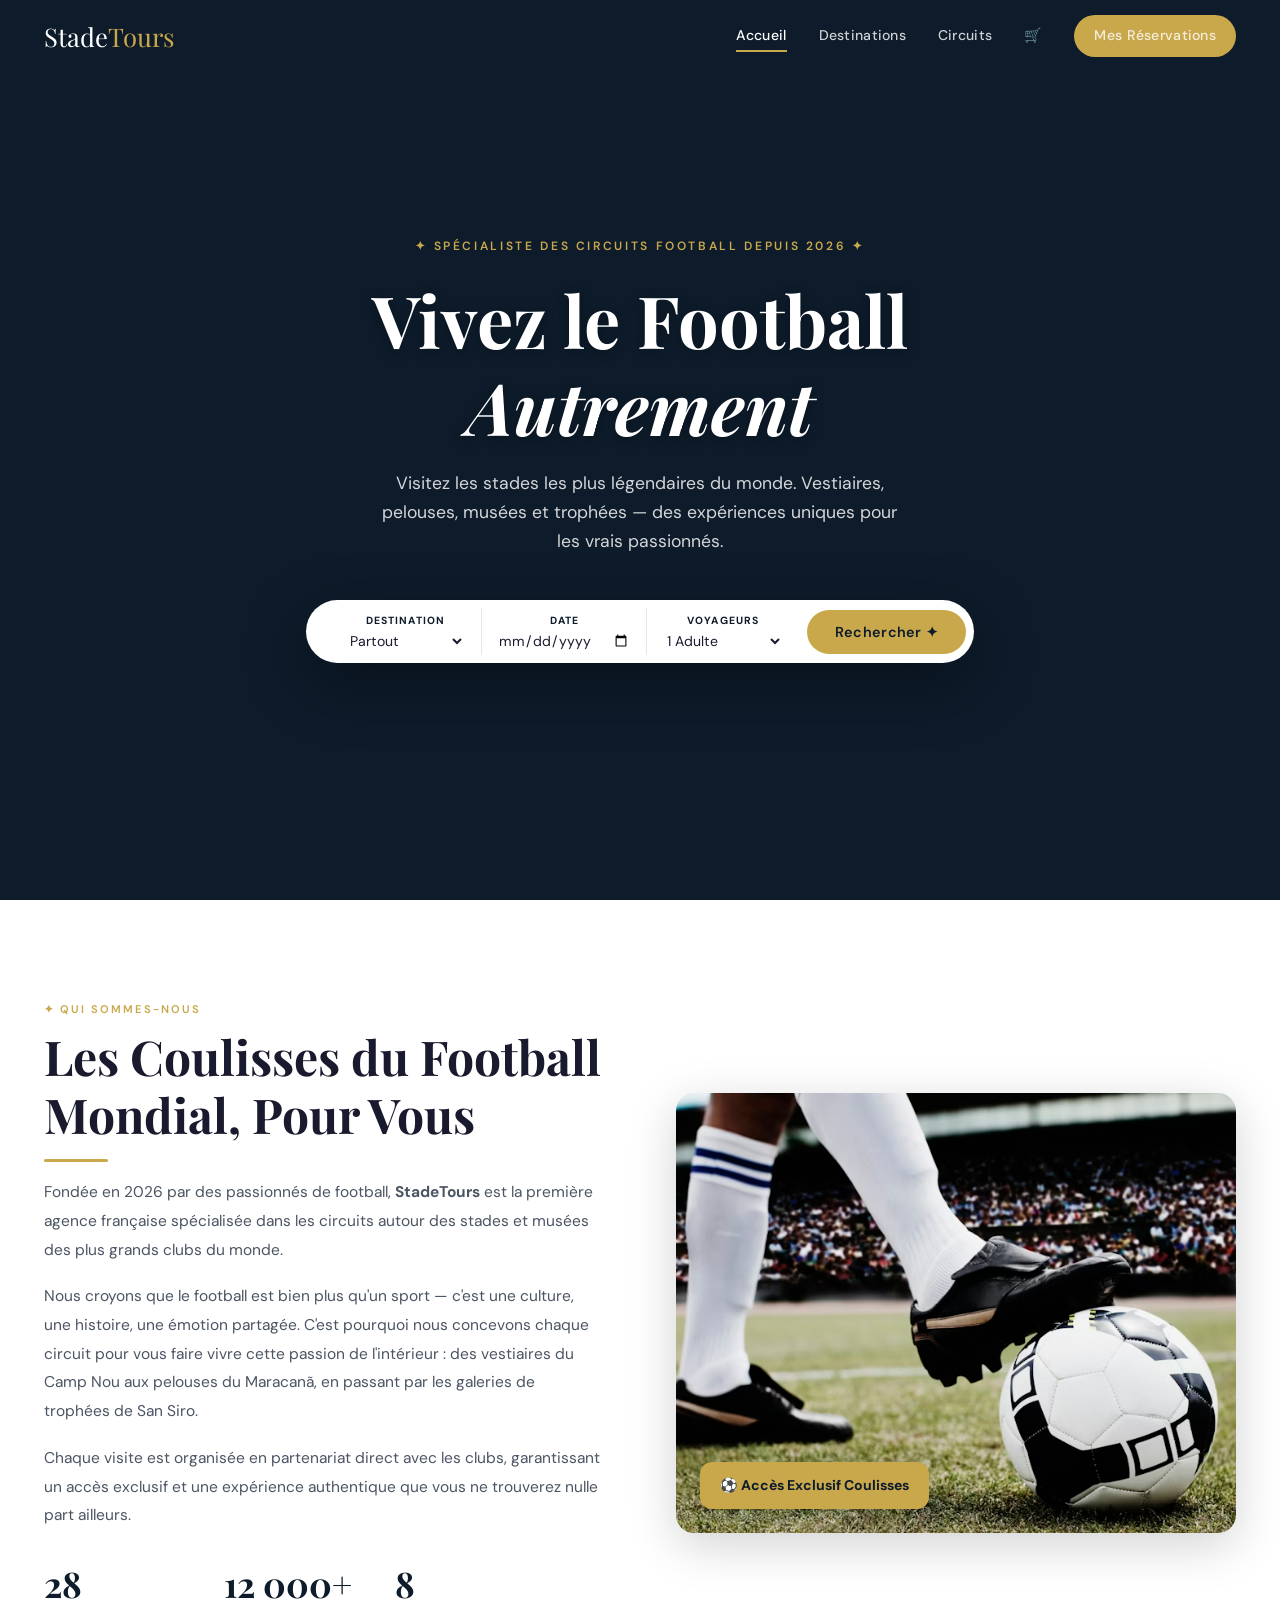
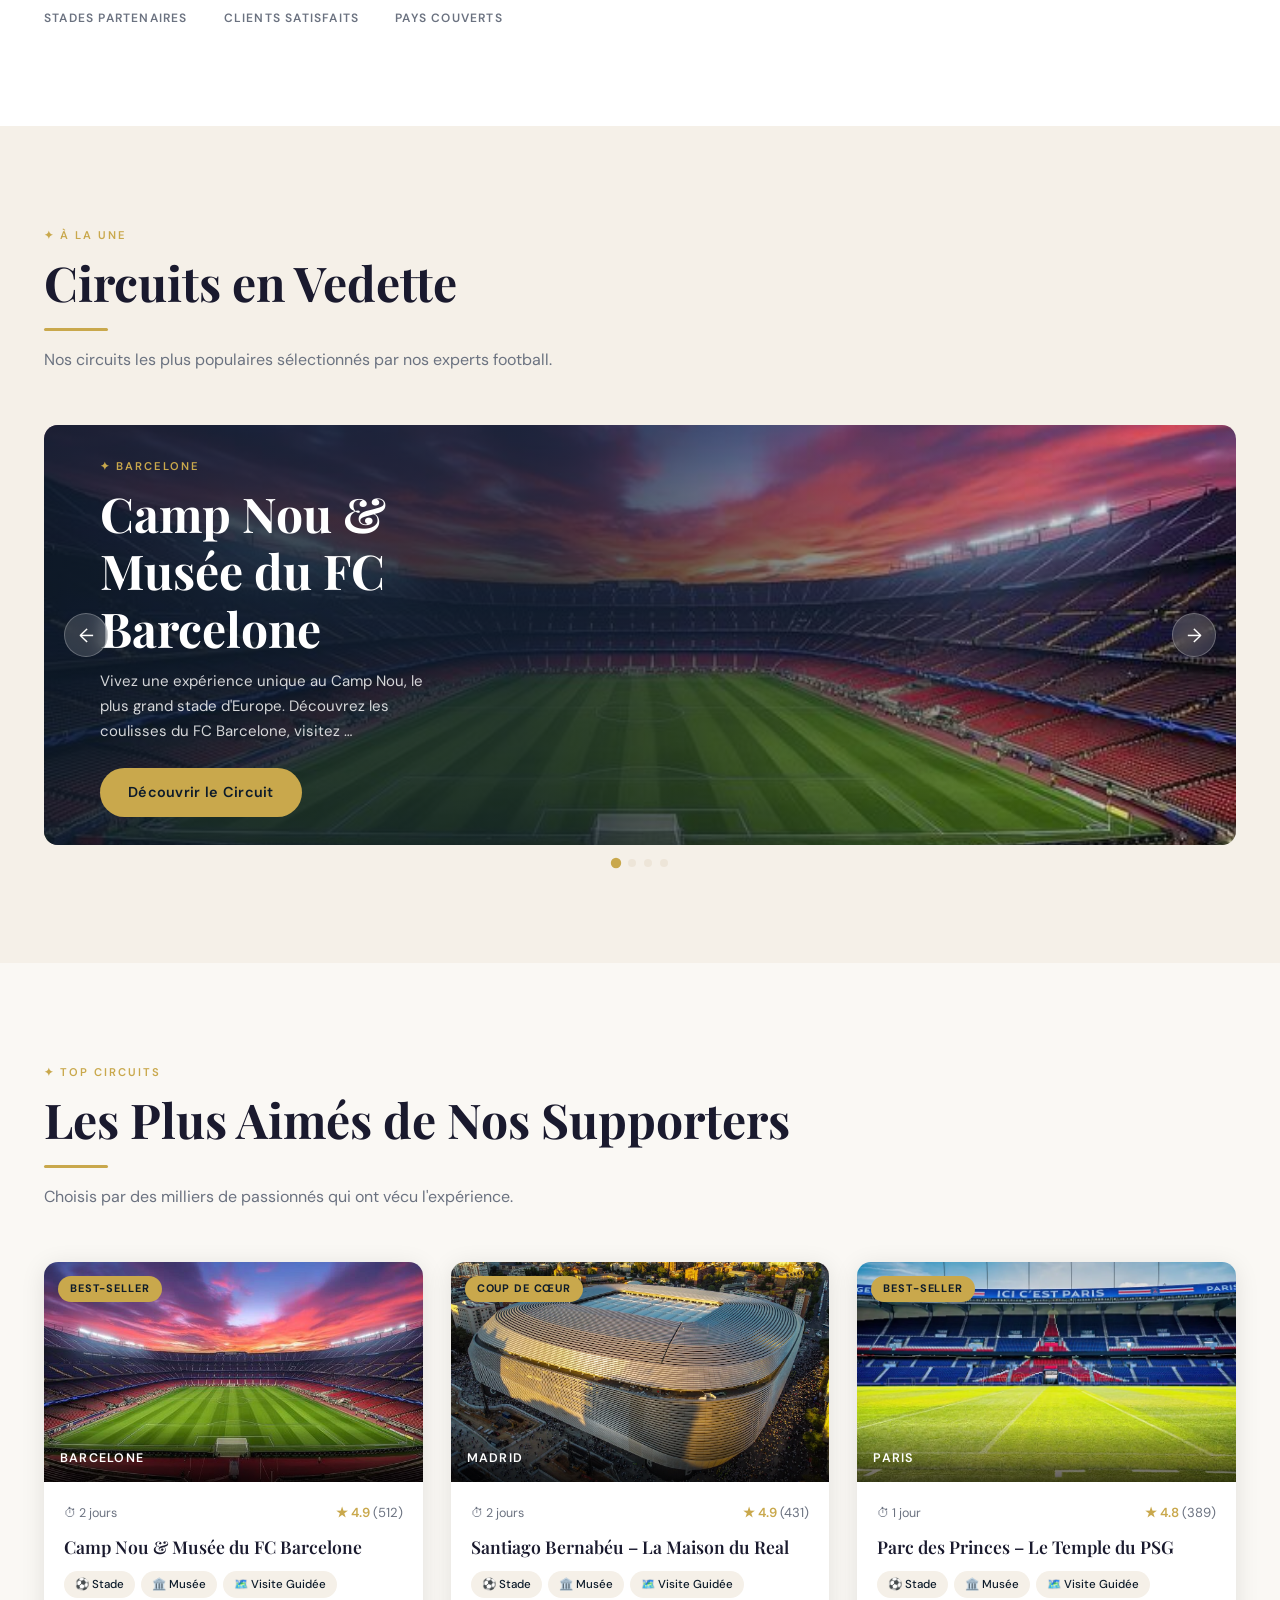
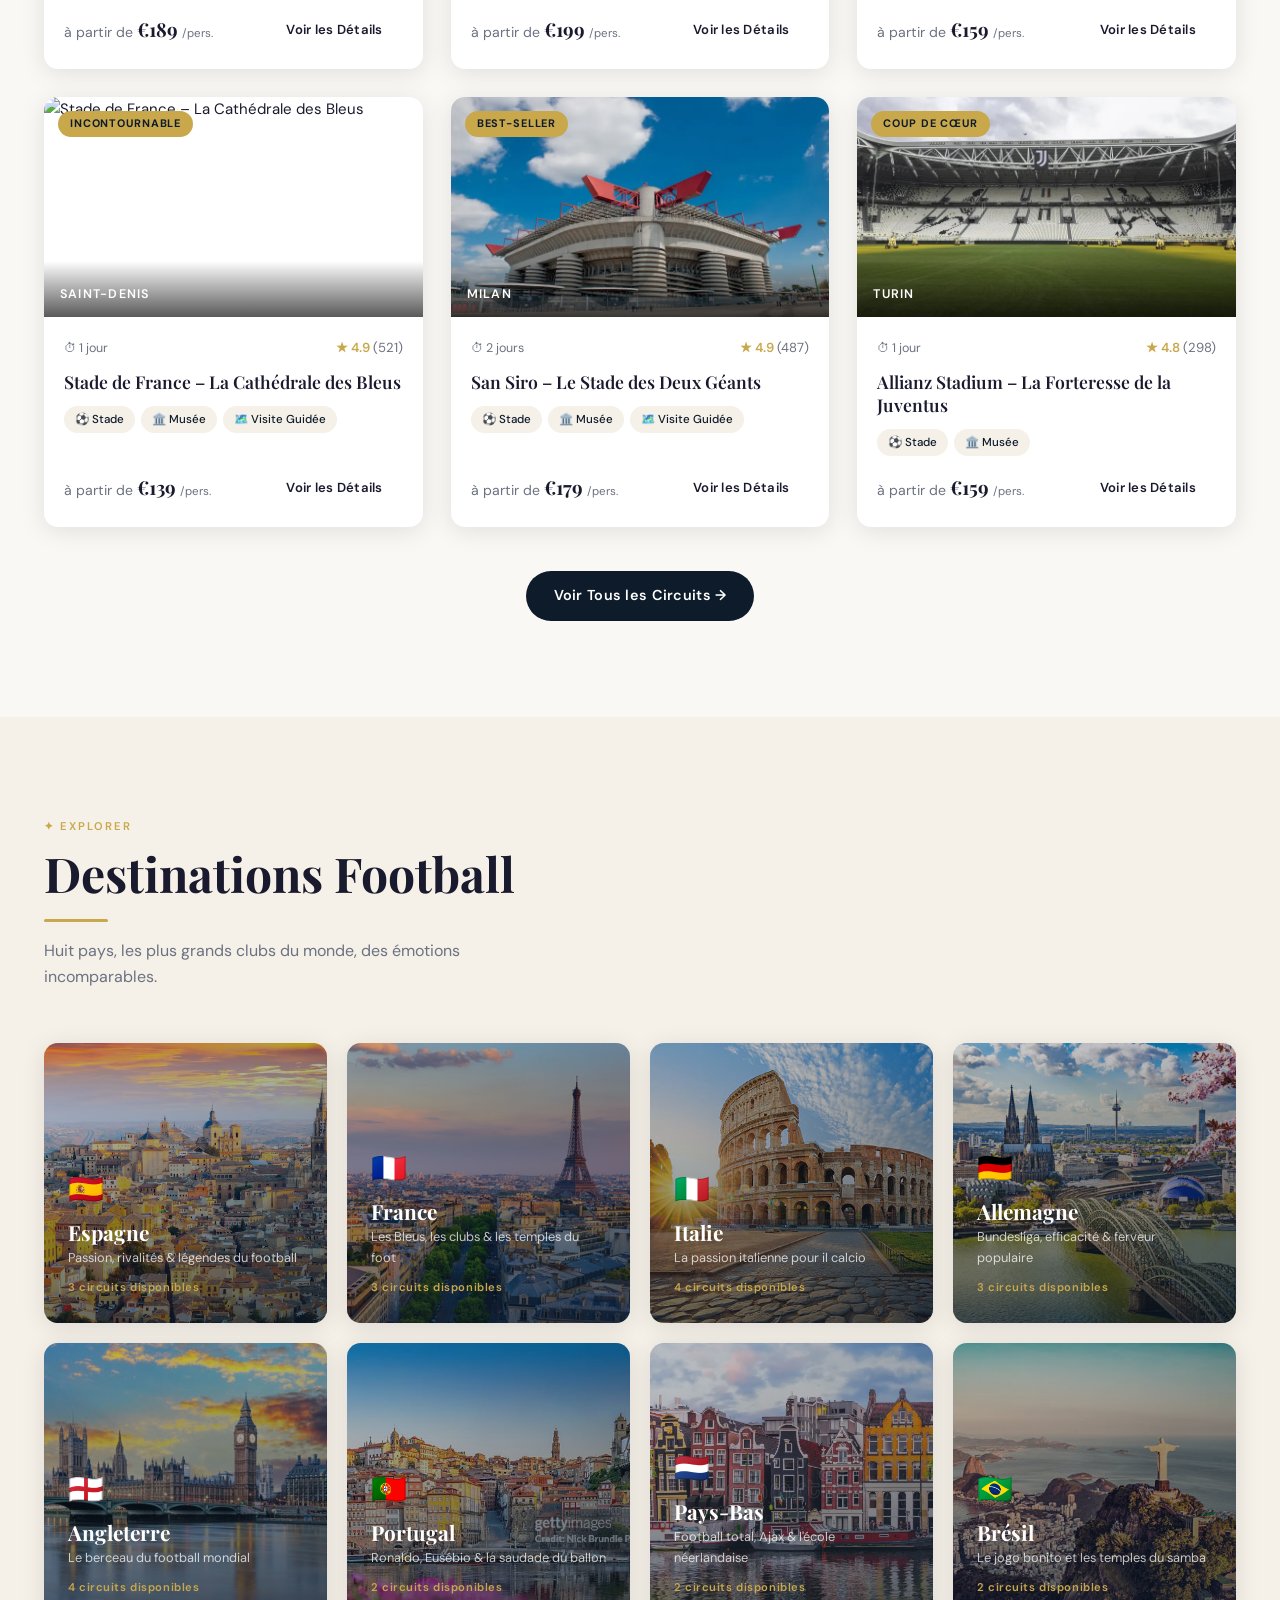
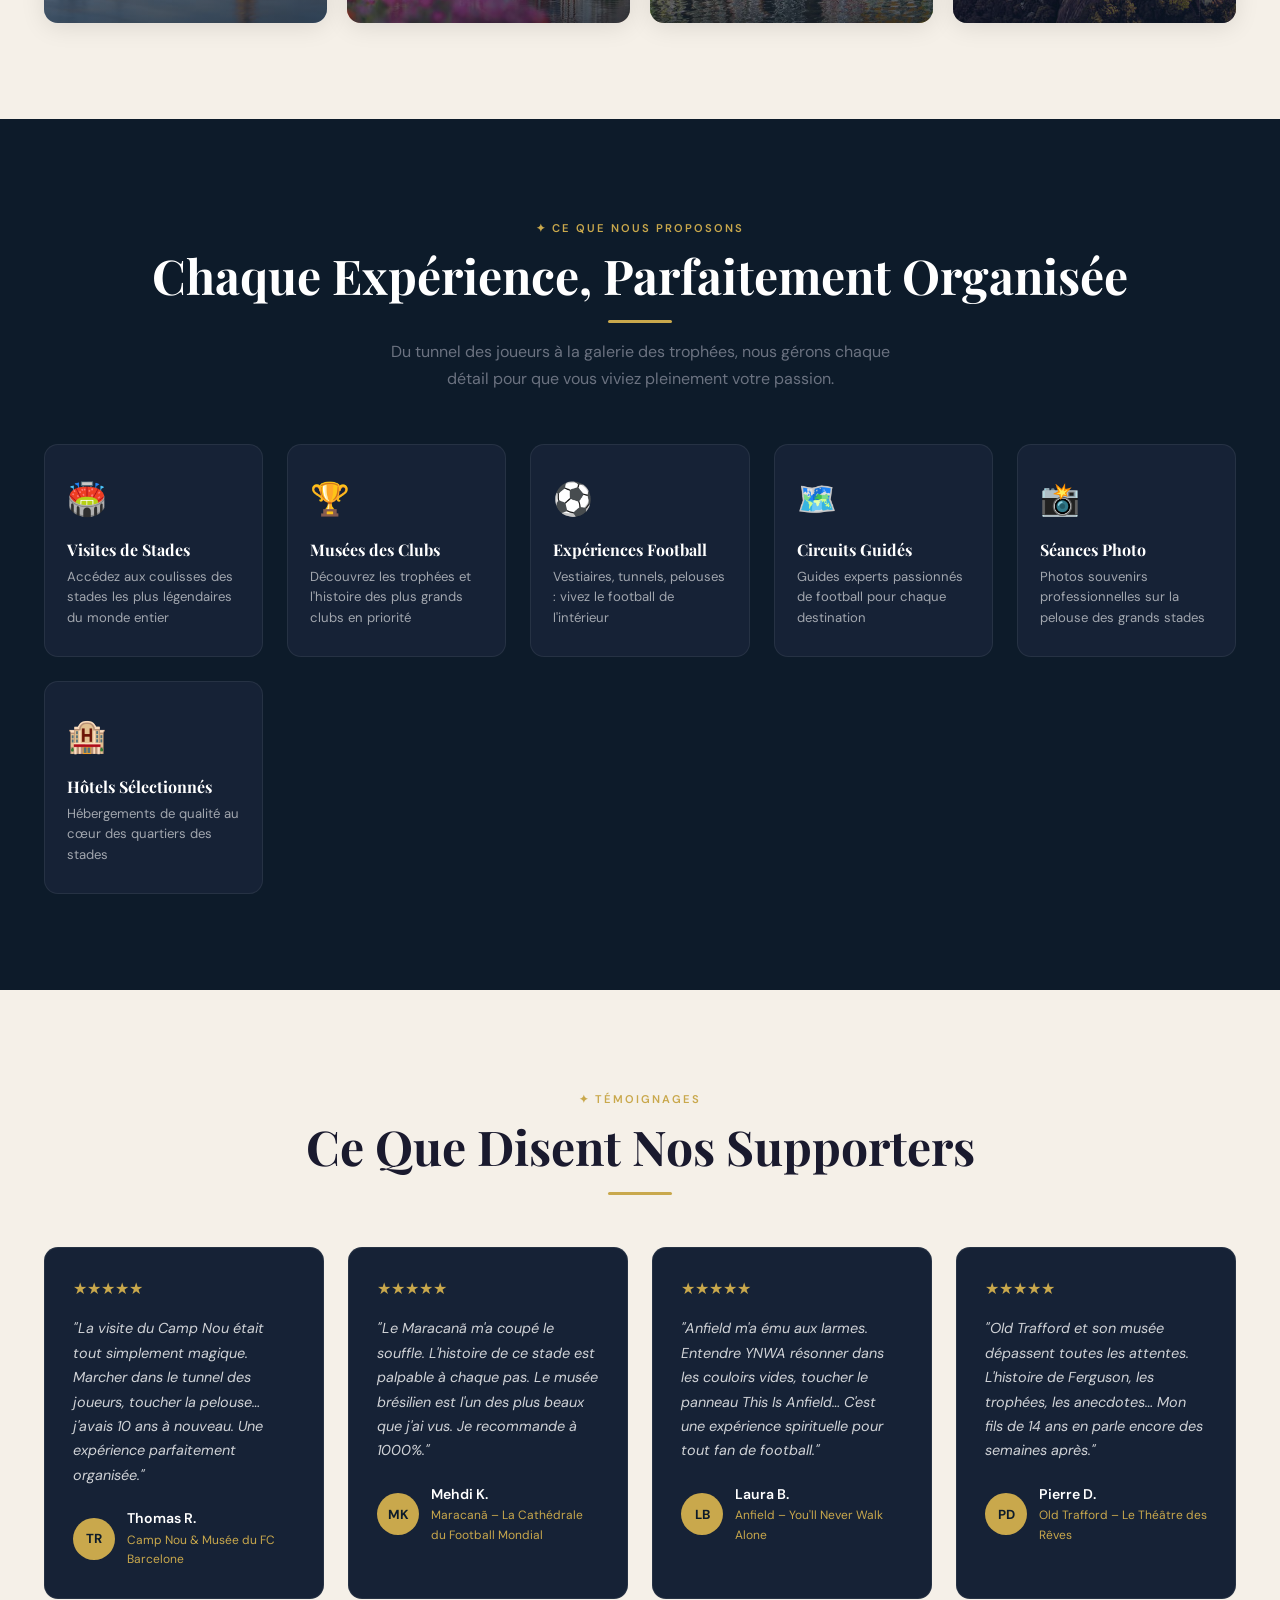
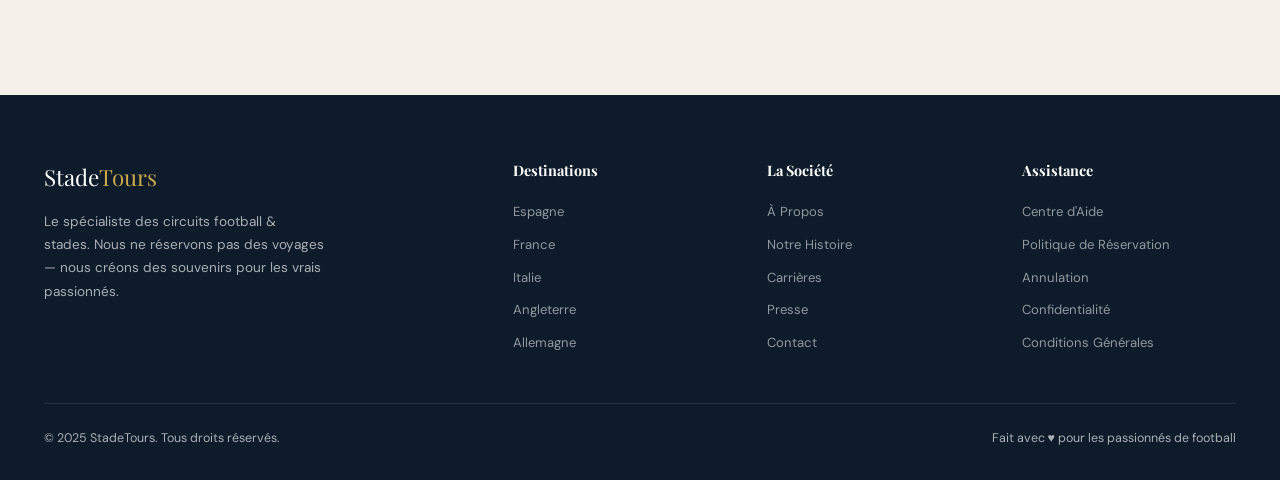
==== commit 3d0d84c3: "Update project: fix bookings and cart flow" ====
--- a/index.html
+++ b/index.html
@@ -7,7 +7,7 @@
   <link rel="preconnect" href="https://fonts.googleapis.com">
   <link rel="preconnect" href="https://fonts.gstatic.com" crossorigin>
   <link rel="stylesheet" href="https://fonts.googleapis.com/css2?family=Playfair+Display:ital,wght@0,400;0,600;0,700;1,400&family=DM+Sans:wght@300;400;500;600&display=swap">
-  <link rel="stylesheet" href="styles/style.css">
+  <link rel="stylesheet" href="./styles/style.css">
   <style>
     .about-section { padding: 96px 0; background: var(--white); }
     .about-inner { display: grid; grid-template-columns: 1fr 1fr; gap: 72px; align-items: center; }
@@ -43,8 +43,8 @@
 <section class="hero">
   <div class="hero-bg" style="background-image:url('https://images.unsplash.com/photo-1522778526097-ce0a22ceb253?w=1800&q=85');"></div>
   <div class="hero-content">
-    <span class="hero-eyebrow">✦ Spécialiste des circuits football depuis 2018</span>
-    <h1>Vivez le Football<br><em>De L'Intérieur</em></h1>
+    <span class="hero-eyebrow">✦ Spécialiste des circuits football depuis 2026 ✦</span>
+    <h1>Vivez le Football<br><em>Autrement</em></h1>
     <p class="hero-sub">Visitez les stades les plus légendaires du monde. Vestiaires, pelouses, musées et trophées — des expériences uniques pour les vrais passionnés.</p>
     <div class="search-bar">
       <div class="field">
@@ -88,11 +88,10 @@
         <span class="section-label">✦ Qui sommes-nous</span>
         <h2>Les Coulisses du Football Mondial, Pour Vous</h2>
         <div class="divider"></div>
-        <p>Fondée en 2018 par des passionnés de football, <strong>StadeTours</strong> est la première agence française spécialisée dans les circuits autour des stades et musées des plus grands clubs du monde.</p>
+        <p>Fondée en 2026 par des passionnés de football, <strong>StadeTours</strong> est la première agence française spécialisée dans les circuits autour des stades et musées des plus grands clubs du monde.</p>
         <p>Nous croyons que le football est bien plus qu'un sport — c'est une culture, une histoire, une émotion partagée. C'est pourquoi nous concevons chaque circuit pour vous faire vivre cette passion de l'intérieur : des vestiaires du Camp Nou aux pelouses du Maracanã, en passant par les galeries de trophées de San Siro.</p>
         <p>Chaque visite est organisée en partenariat direct avec les clubs, garantissant un accès exclusif et une expérience authentique que vous ne trouverez nulle part ailleurs.</p>
         <div class="about-stats">
-          <div class="about-stat"><strong>6+</strong><span>Années d'expérience</span></div>
           <div class="about-stat"><strong>28</strong><span>Stades partenaires</span></div>
           <div class="about-stat"><strong>12 000+</strong><span>Clients satisfaits</span></div>
           <div class="about-stat"><strong>8</strong><span>Pays couverts</span></div>
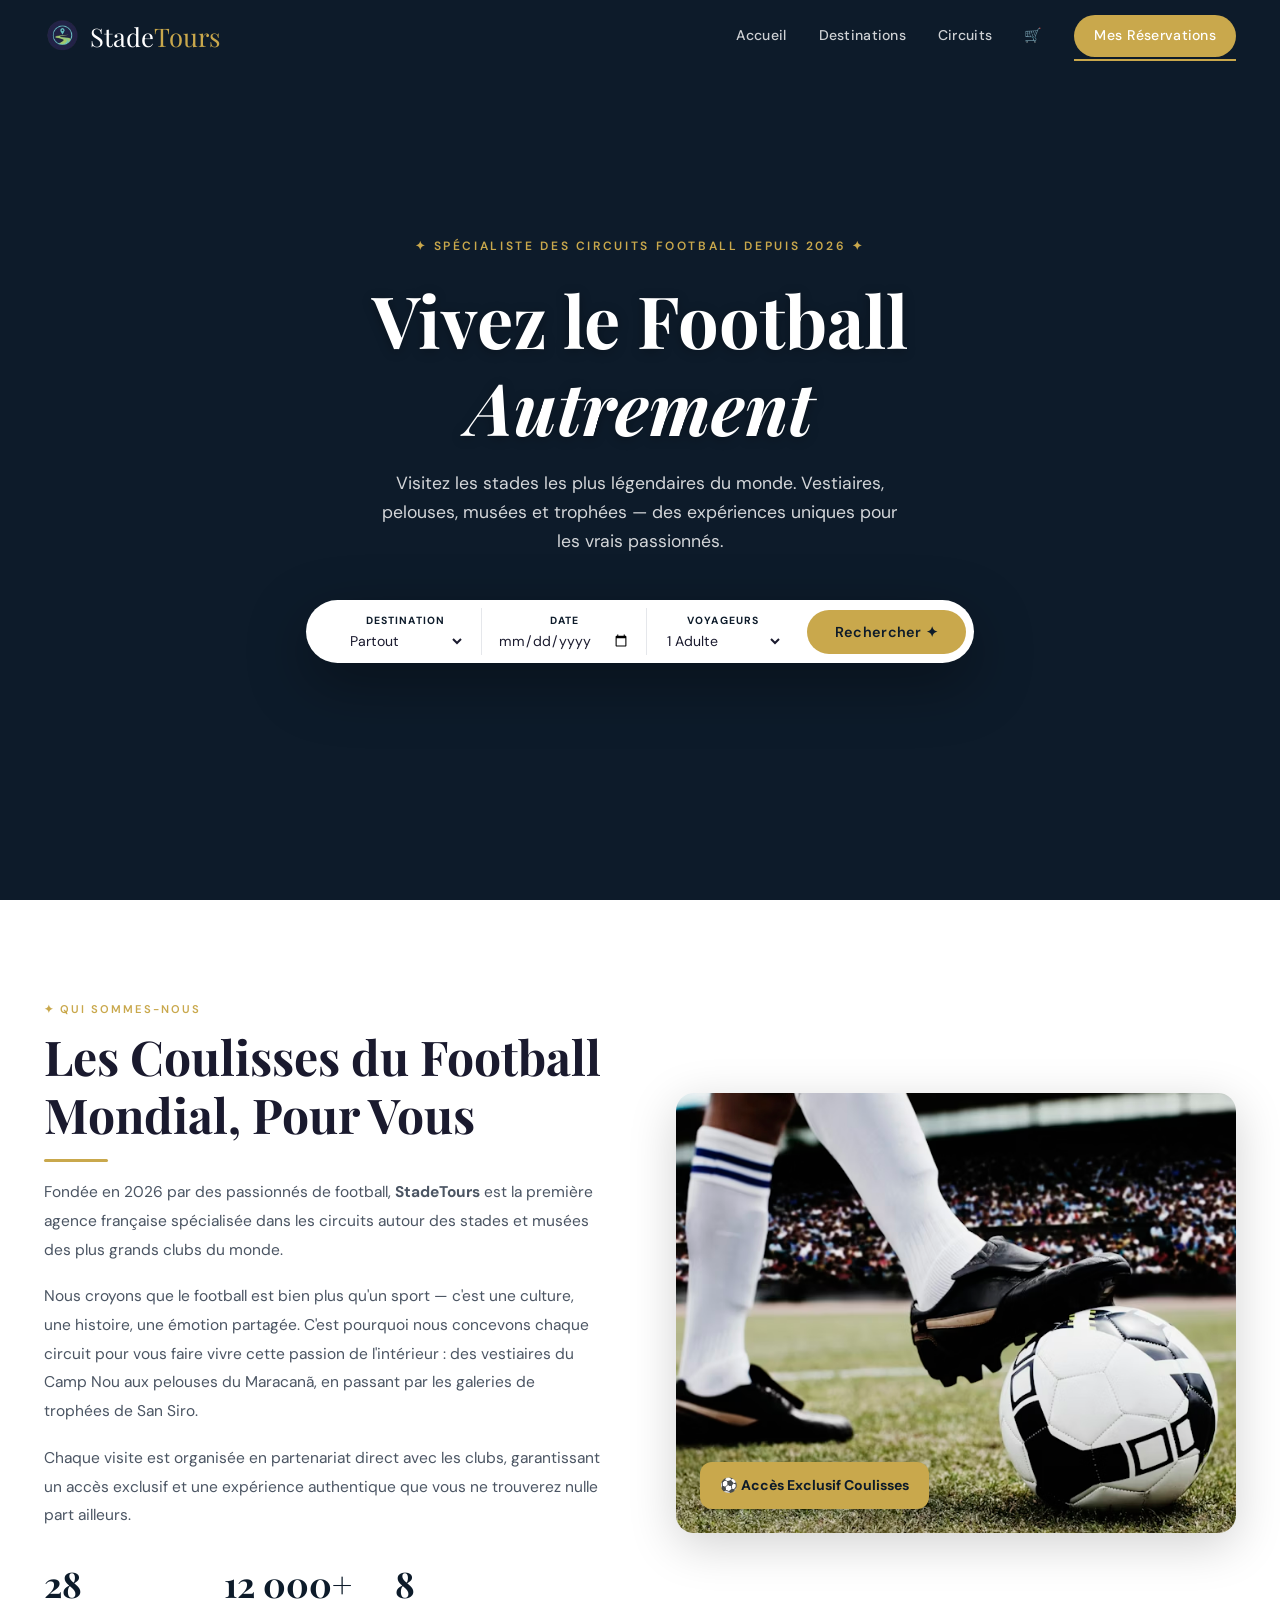
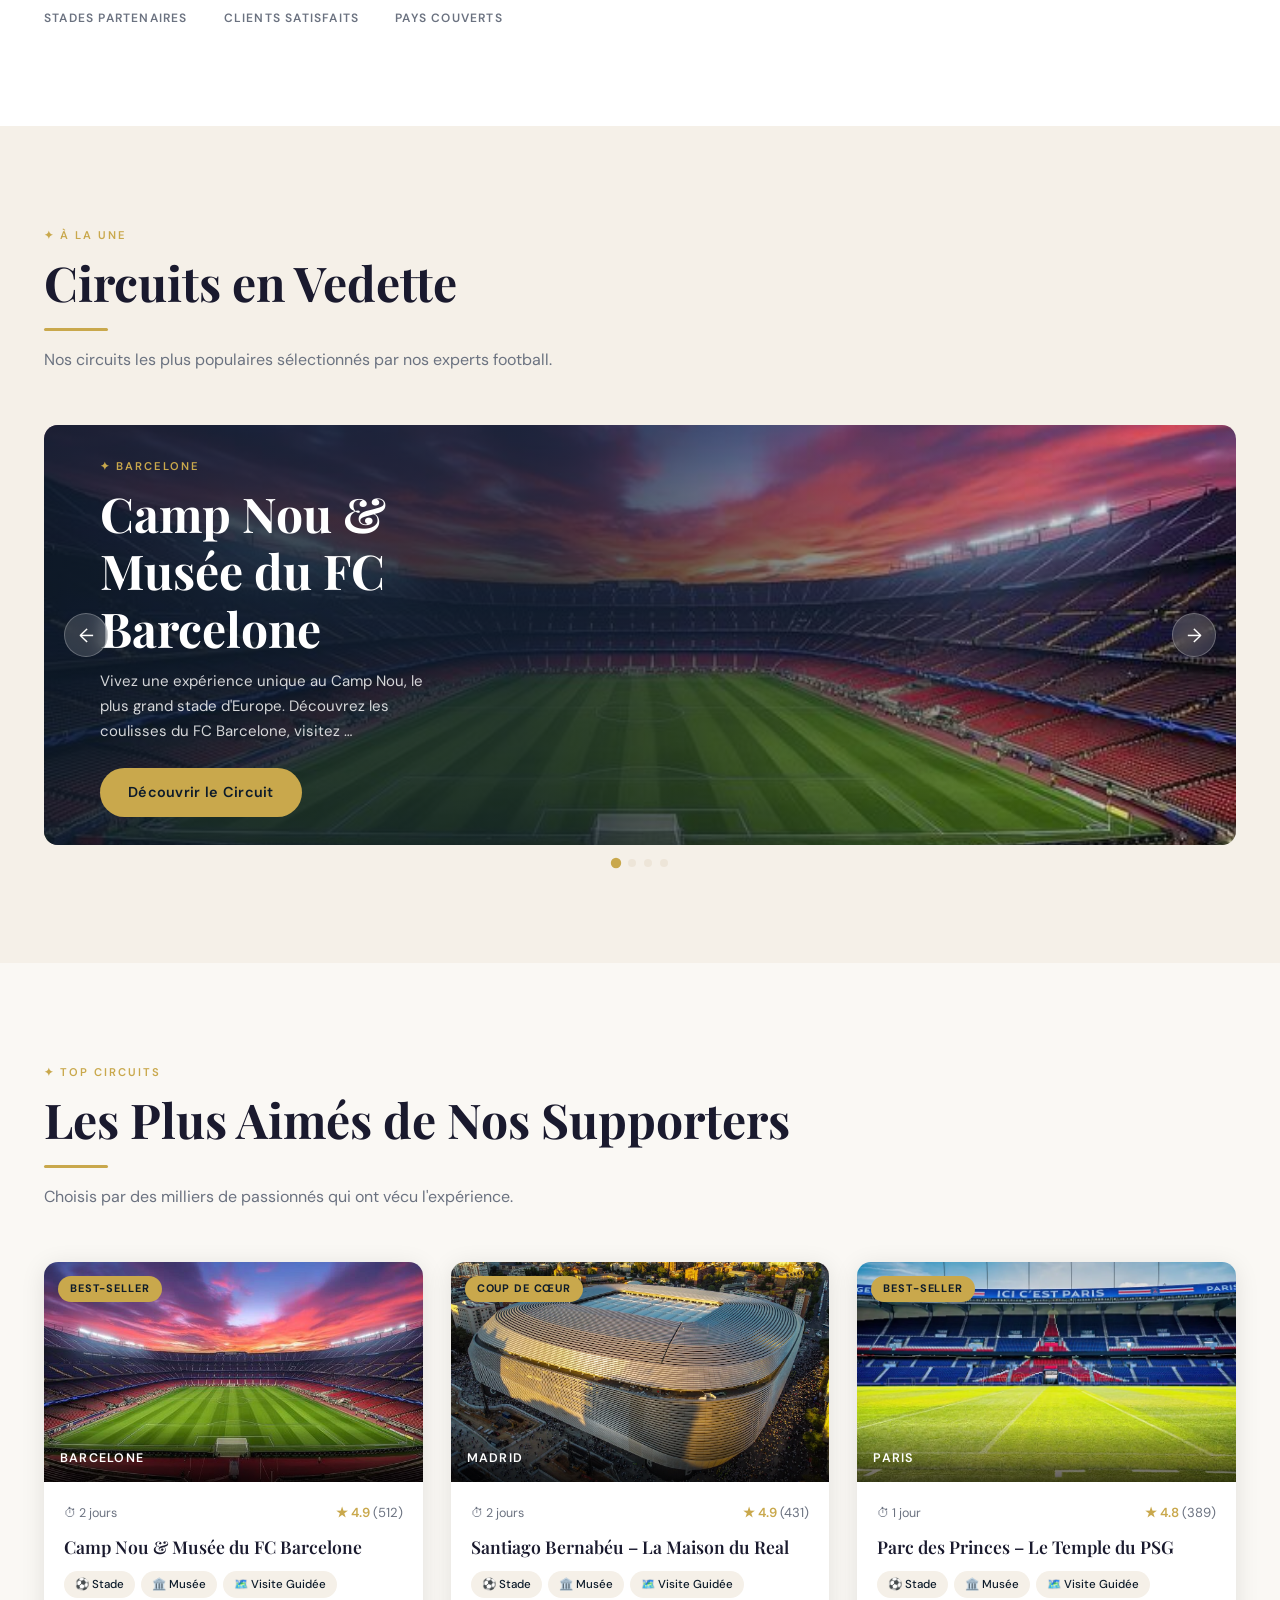
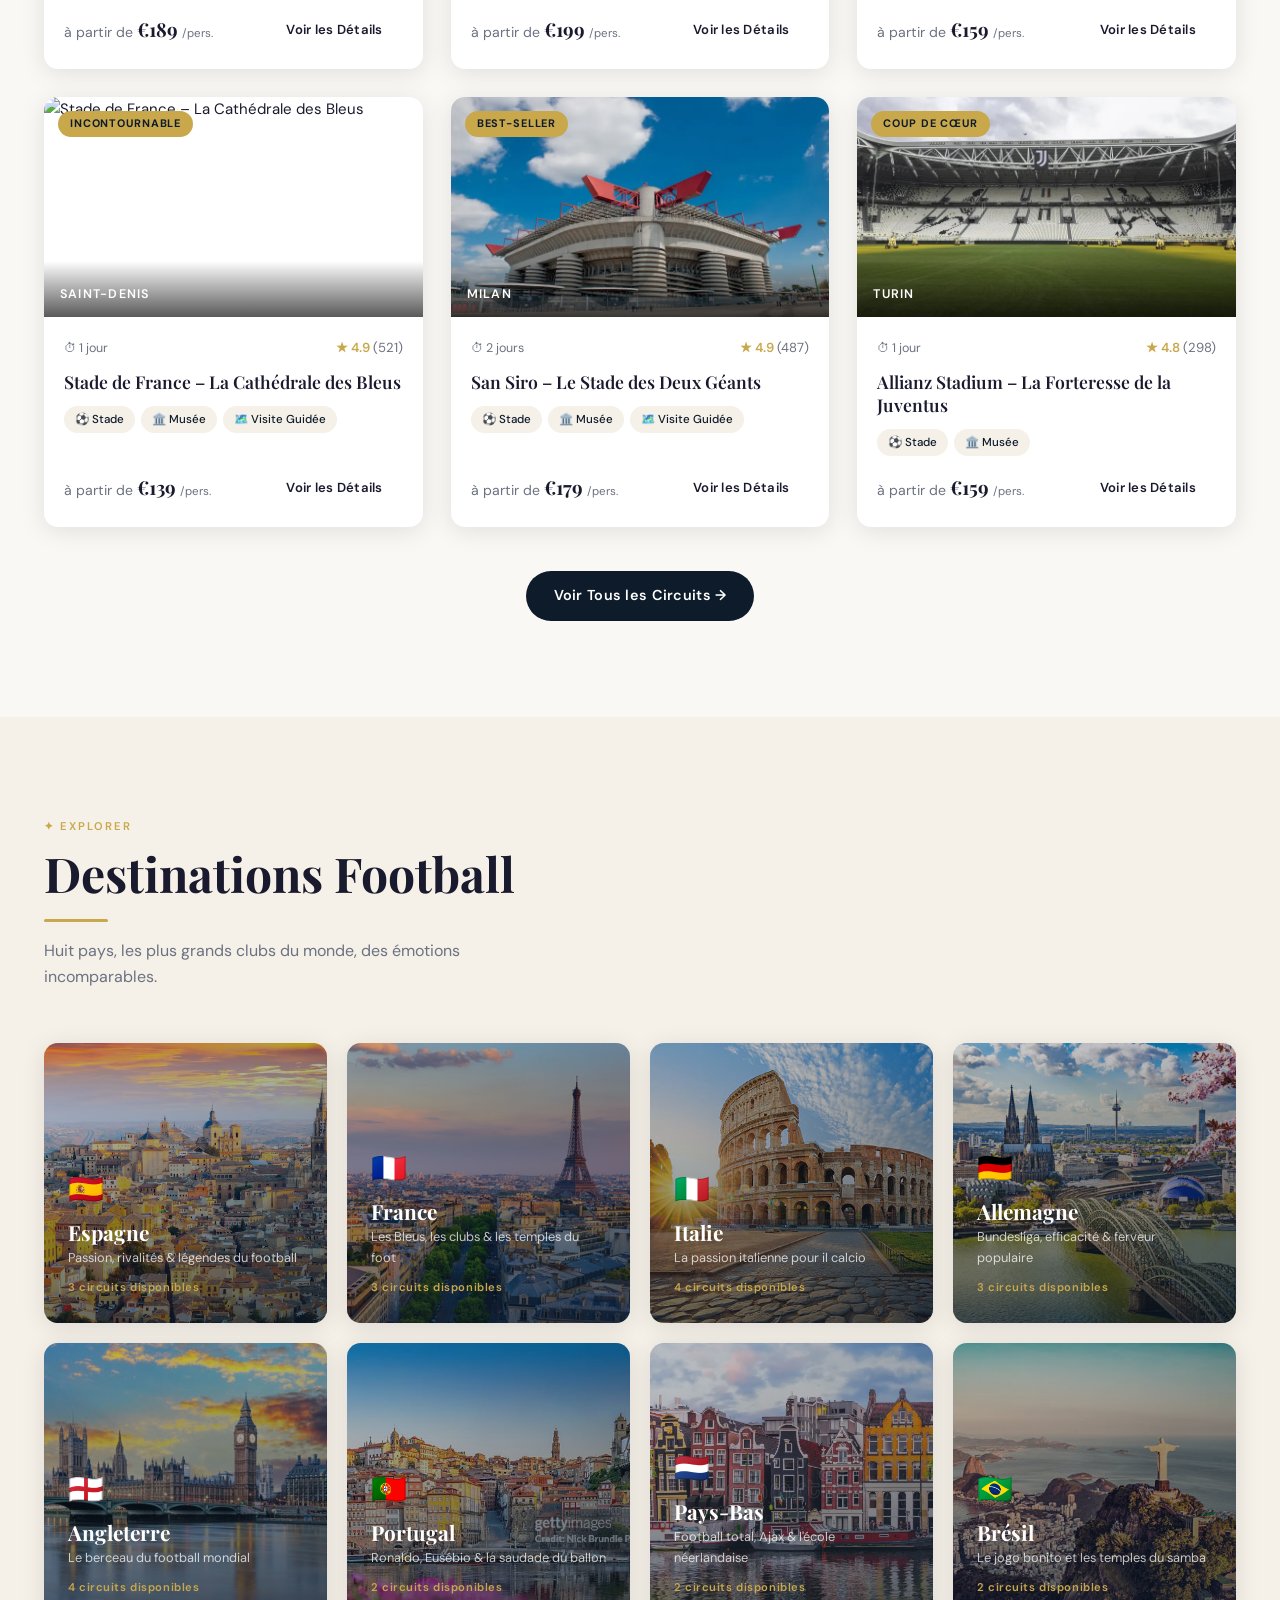
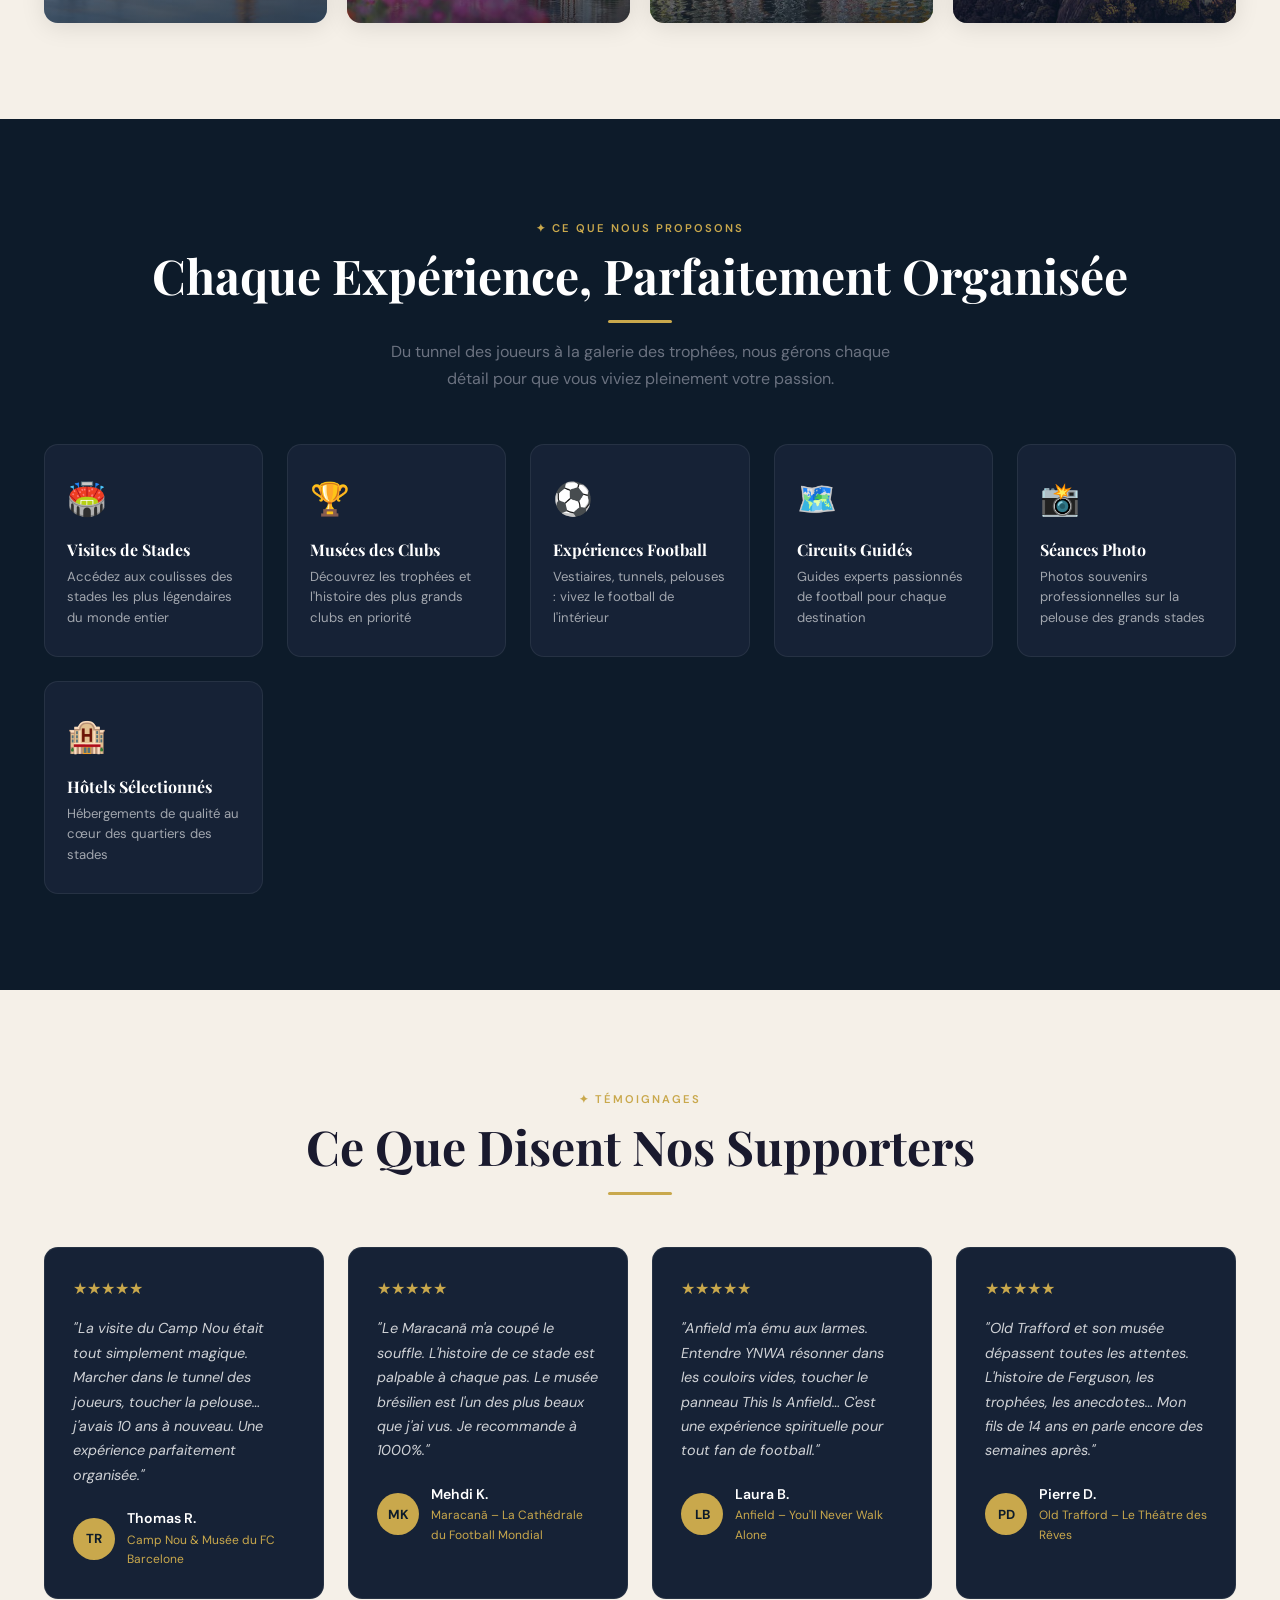
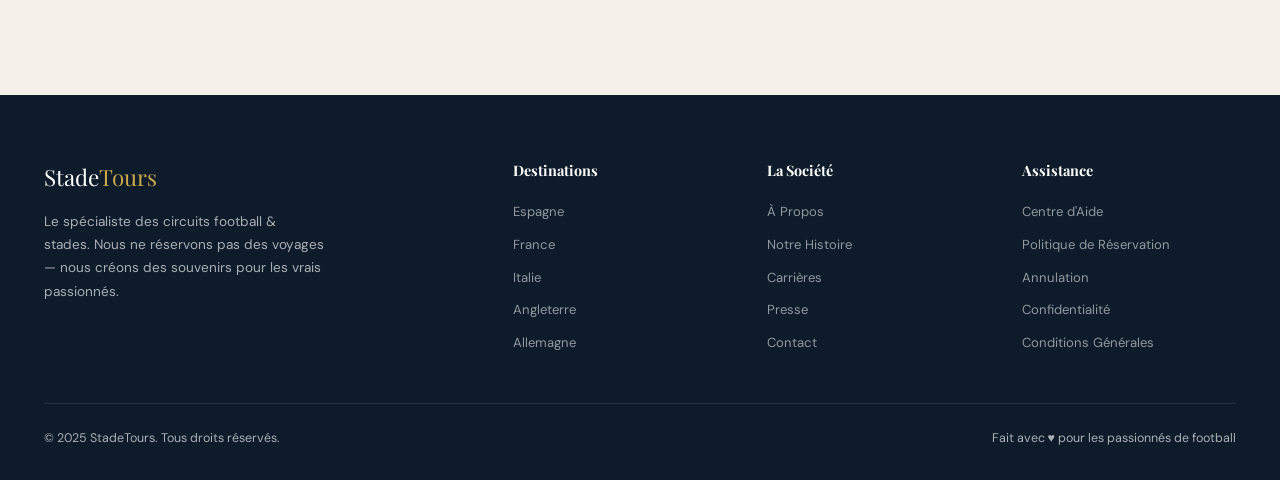
==== commit 5995f424: "Update project: form added cookies added and fixed header" ====
--- a/index.html
+++ b/index.html
@@ -25,17 +25,25 @@
 <body>
 
 <!-- ── HEADER ──────────────────────────────────────────────── -->
-<header class="site-header" id="header">
+<header class="site-header scrolled" id="header">
   <div class="header-inner">
-    <a href="index.html" class="logo">Stade<span>Tours</span></a>
+    <a href="index.html" class="logo-brand">
+      <img src="images/Logo.png" alt="Logo" class="header-logo" onerror="this.style.display='none'">
+      <span class="logo">Stade<span>Tours</span></span>
+    </a>
     <nav class="nav" id="nav">
-      <a href="index.html" class="active">Accueil</a>
+      <a href="index.html">Accueil</a>
       <a href="countries.html">Destinations</a>
       <a href="circuits.html">Circuits</a>
-      <a href="cart.html" class="nav-cart">🛒<span class="cart-badge" id="cart-badge"></span></a>
-      <a href="user.html" class="btn btn-primary btn-sm">Mes Réservations</a>
+      <a href="cart.html" class="nav-cart">
+        🛒
+        <span class="cart-badge" id="cart-badge"></span>
+      </a>
+      <a href="user.html" class="btn btn-primary btn-sm active">Mes Réservations</a>
     </nav>
-    <button class="hamburger" id="hamburger" aria-label="Menu"><span></span><span></span><span></span></button>
+    <button class="hamburger" id="hamburger" aria-label="Menu">
+      <span></span><span></span><span></span>
+    </button>
   </div>
 </header>
 
--- a/styles/style.css
+++ b/styles/style.css
@@ -151,6 +151,21 @@
 }
 .logo span { color: var(--gold); }
 
+/* Logo + nom côte à côte dans le header */
+.logo-brand {
+  display: flex;
+  align-items: center;
+  gap: 10px;
+  text-decoration: none;
+  flex-shrink: 0;
+}
+.header-logo {
+  height: 36px;
+  width: auto;
+  object-fit: contain;
+  display: block;
+}
+
 .nav { display: flex; align-items: center; gap: 32px; margin-left: auto; }
 .nav a {
   color: rgba(255,255,255,.8);
@@ -940,3 +955,221 @@
 ::-webkit-scrollbar { width: 6px; }
 ::-webkit-scrollbar-track { background: var(--sand); }
 ::-webkit-scrollbar-thumb { background: var(--gold); border-radius: 6px; }
+
+/* ── Satisfaction Section ────────────────────────────────── */
+.satisfaction-section {
+  padding: 80px 0;
+  background: var(--navy);
+}
+.satisfaction-card {
+  background: var(--white);
+  border-radius: 20px;
+  padding: 48px 52px;
+  max-width: 780px;
+  margin: 0 auto;
+  box-shadow: 0 16px 56px rgba(0,0,0,.22);
+}
+@media (max-width: 640px) { .satisfaction-card { padding: 28px 20px; } }
+
+.sat-card-header {
+  display: flex;
+  align-items: flex-start;
+  gap: 22px;
+  margin-bottom: 36px;
+  padding-bottom: 28px;
+  border-bottom: 2px solid var(--sand-2);
+}
+.sat-logo {
+  height: 68px;
+  width: auto;
+  object-fit: contain;
+  flex-shrink: 0;
+  border-radius: 10px;
+}
+.sat-card-header h2 { margin-bottom: 4px; font-size: 1.6rem; }
+.sat-card-header p  { color: var(--muted); font-size: .9rem; margin: 0; }
+@media (max-width: 540px) {
+  .sat-card-header { flex-direction: column; gap: 14px; }
+  .sat-logo { height: 50px; }
+}
+
+/* Stars */
+.star-rating {
+  display: flex;
+  flex-direction: row-reverse;
+  gap: 4px;
+  width: fit-content;
+  margin-top: 6px;
+}
+.star-rating input[type="radio"] { display: none; }
+.star-rating label {
+  font-size: 2rem;
+  color: var(--sand-2);
+  cursor: pointer;
+  transition: color .15s, transform .15s;
+  line-height: 1;
+}
+.star-rating input:checked ~ label,
+.star-rating label:hover,
+.star-rating label:hover ~ label {
+  color: var(--gold);
+  transform: scale(1.18);
+}
+
+/* Textarea */
+.satisfaction-form textarea {
+  width: 100%;
+  padding: 12px 16px;
+  border: 2px solid var(--sand-2);
+  border-radius: 10px;
+  font-family: var(--font-body);
+  font-size: .9rem;
+  color: var(--text);
+  background: var(--cream);
+  resize: vertical;
+  min-height: 120px;
+  outline: none;
+  transition: border-color var(--transition);
+}
+.satisfaction-form textarea:focus { border-color: var(--gold); }
+
+/* RGPD checkbox */
+.rgpd-check {
+  display: flex;
+  align-items: flex-start;
+  gap: 10px;
+  font-size: .8rem;
+  color: var(--muted);
+  line-height: 1.5;
+  margin-bottom: 20px;
+  cursor: pointer;
+}
+.rgpd-check input { margin-top: 3px; accent-color: var(--gold); flex-shrink: 0; }
+.rgpd-check a { color: var(--gold); text-decoration: underline; }
+
+/* Success state */
+.satisfaction-success {
+  display: none;
+  text-align: center;
+  padding: 40px 20px;
+}
+.satisfaction-success .icon { font-size: 3.5rem; margin-bottom: 16px; }
+.satisfaction-success h3 { font-family: var(--font-display); font-size: 1.5rem; margin-bottom: 8px; color: var(--navy); }
+.satisfaction-success p { color: var(--muted); }
+
+/* ── Cookie Popup (modal) ─────────────────────────────────── */
+.cookie-overlay {
+  position: fixed;
+  inset: 0;
+  background: rgba(13,27,42,.72);
+  z-index: 9990;
+  display: flex;
+  align-items: flex-end;
+  justify-content: center;
+  padding: 0 0 40px;
+  opacity: 0;
+  visibility: hidden;
+  transition: opacity .35s ease, visibility .35s ease;
+}
+.cookie-overlay.visible {
+  opacity: 1;
+  visibility: visible;
+}
+.cookie-popup {
+  background: var(--white);
+  border-radius: 20px;
+  padding: 36px 40px;
+  max-width: 560px;
+  width: calc(100% - 32px);
+  box-shadow: 0 24px 80px rgba(0,0,0,.35);
+  transform: translateY(32px);
+  transition: transform .35s ease;
+}
+.cookie-overlay.visible .cookie-popup {
+  transform: translateY(0);
+}
+.cookie-popup-icon { font-size: 2.4rem; margin-bottom: 12px; }
+.cookie-popup h3 {
+  font-family: var(--font-display);
+  font-size: 1.3rem;
+  color: var(--navy);
+  margin-bottom: 10px;
+}
+.cookie-popup p {
+  font-size: .87rem;
+  color: var(--muted);
+  line-height: 1.6;
+  margin-bottom: 24px;
+}
+.cookie-popup p a { color: var(--gold); text-decoration: underline; }
+.cookie-popup-btns {
+  display: flex;
+  gap: 10px;
+  flex-wrap: wrap;
+}
+.cookie-popup-btns .btn { flex: 1; justify-content: center; min-width: 120px; }
+@media (max-width: 480px) {
+  .cookie-popup { padding: 28px 20px; }
+  .cookie-popup-btns .btn { flex: 1 0 100%; }
+}
+
+/* ── Footer (simplified) ─────────────────────────────────── */
+.footer-simple {
+  background: var(--navy);
+  border-top: 1px solid rgba(255,255,255,.08);
+  padding: 22px 0;
+}
+.footer-simple .container {
+  display: flex;
+  align-items: center;
+  justify-content: space-between;
+  flex-wrap: wrap;
+  gap: 12px;
+}
+.footer-simple-copy {
+  font-size: .82rem;
+  color: rgba(255,255,255,.5);
+}
+.footer-simple-copy span { color: #e74c3c; }
+.footer-simple-copy strong { color: var(--gold); font-weight: 600; }
+.footer-legal-toggle {
+  font-size: .78rem;
+  color: rgba(255,255,255,.4);
+  cursor: pointer;
+  background: none;
+  border: 1px solid rgba(255,255,255,.12);
+  border-radius: 50px;
+  padding: 5px 14px;
+  transition: color var(--transition), border-color var(--transition);
+  font-family: var(--font-body);
+}
+.footer-legal-toggle:hover { color: var(--gold); border-color: var(--gold); }
+
+/* Legal panel (collapsed by default) */
+.legal-panel {
+  background: var(--navy-2);
+  border-top: 1px solid rgba(255,255,255,.07);
+  max-height: 0;
+  overflow: hidden;
+  transition: max-height .4s ease, padding .4s ease;
+}
+.legal-panel.open { max-height: 400px; padding: 28px 0; }
+.legal-grid {
+  max-width: 1240px;
+  margin: 0 auto;
+  padding: 0 24px;
+  display: grid;
+  grid-template-columns: repeat(auto-fill, minmax(220px, 1fr));
+  gap: 24px;
+}
+.legal-col h6 {
+  font-size: .75rem;
+  font-weight: 700;
+  text-transform: uppercase;
+  letter-spacing: .1em;
+  color: var(--gold);
+  margin-bottom: 8px;
+}
+.legal-col p { font-size: .78rem; color: rgba(255,255,255,.5); line-height: 1.65; }
+.legal-col a { color: var(--gold); text-decoration: underline; }
+@media (max-width: 480px) { .legal-panel.open { max-height: 800px; } }
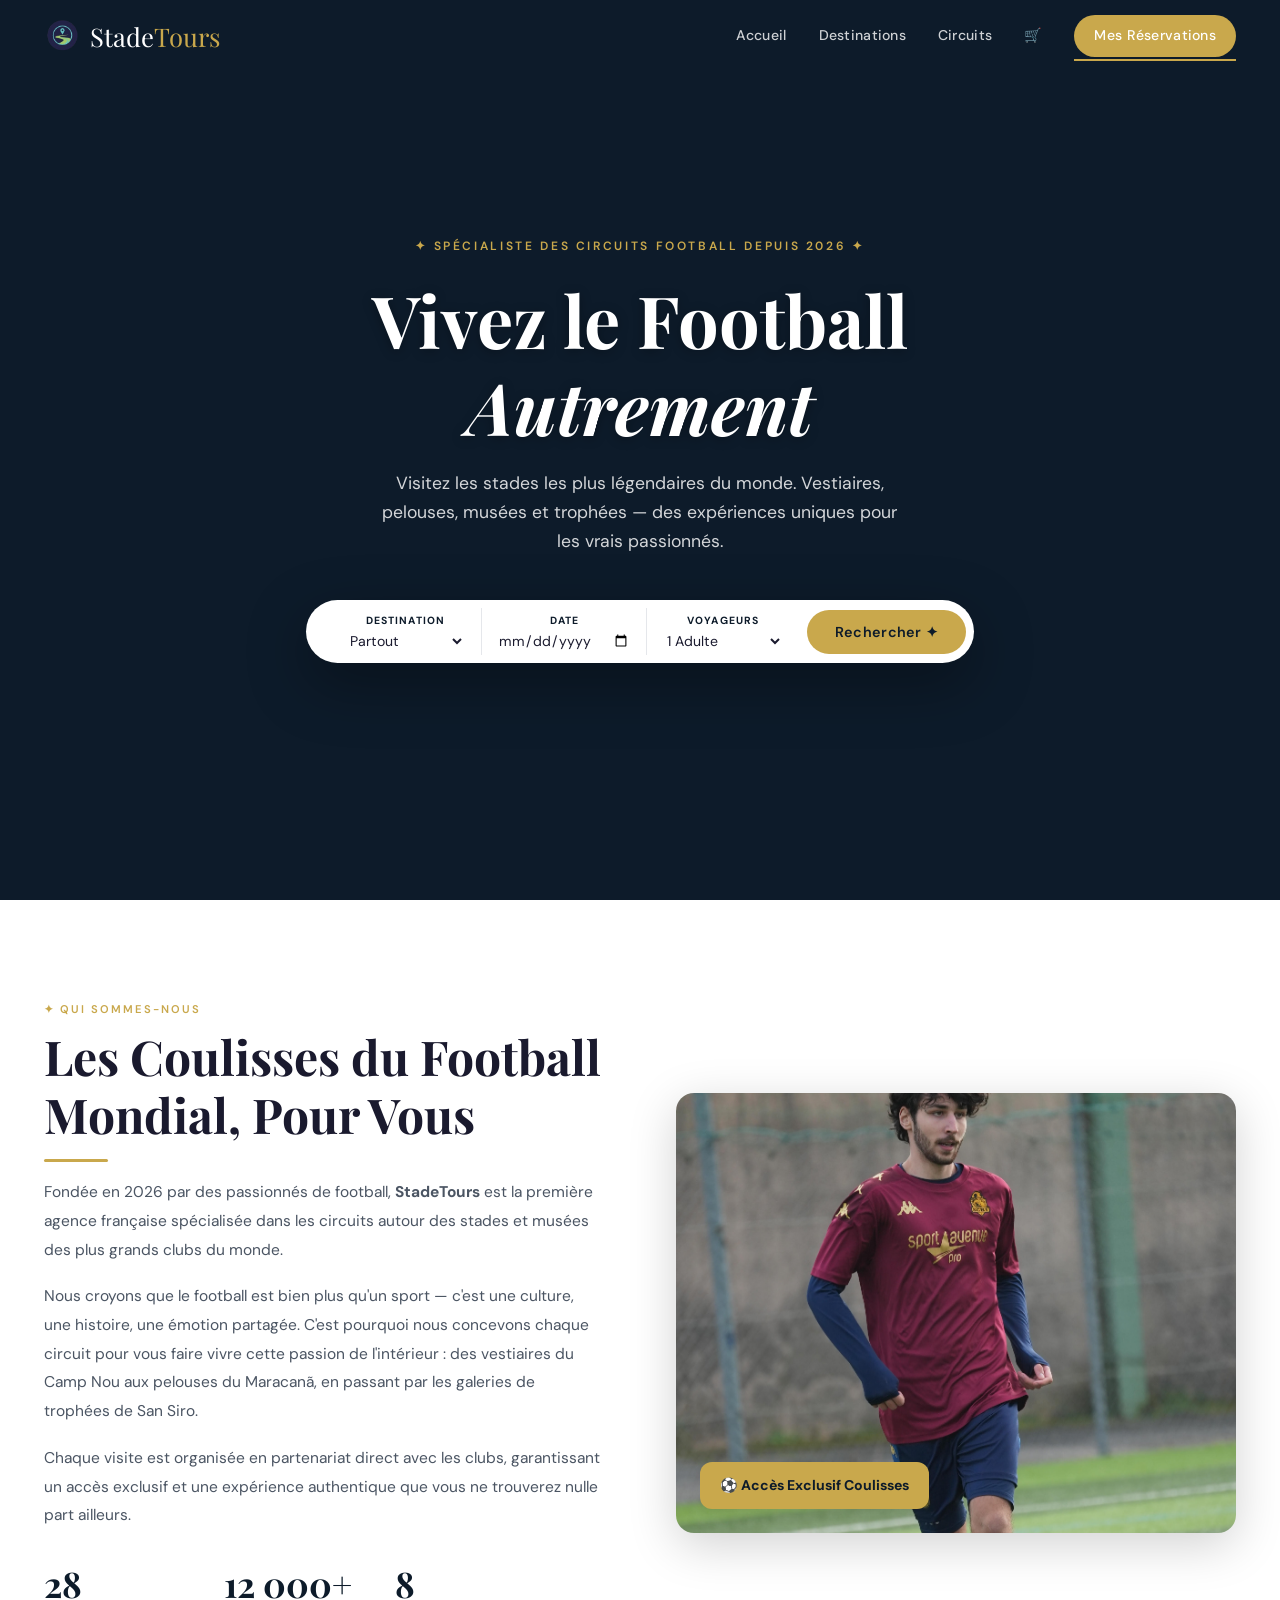
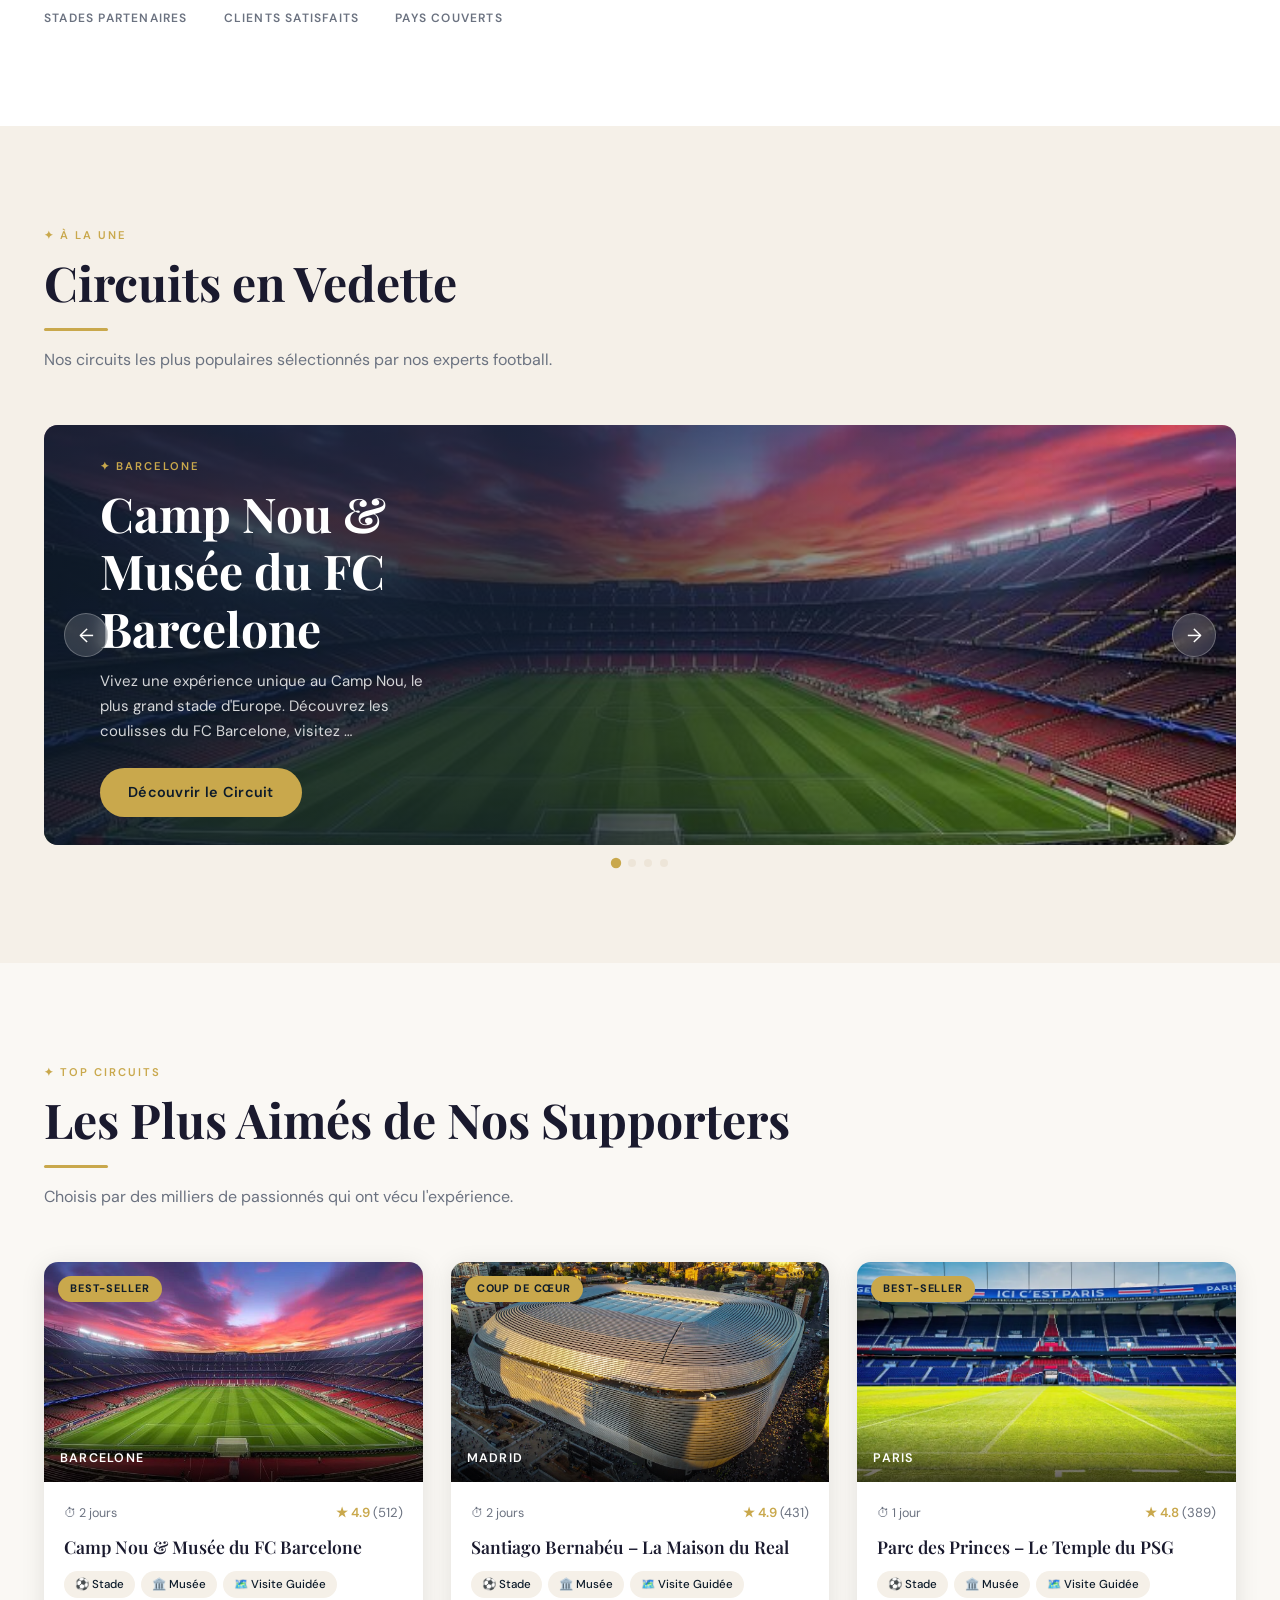
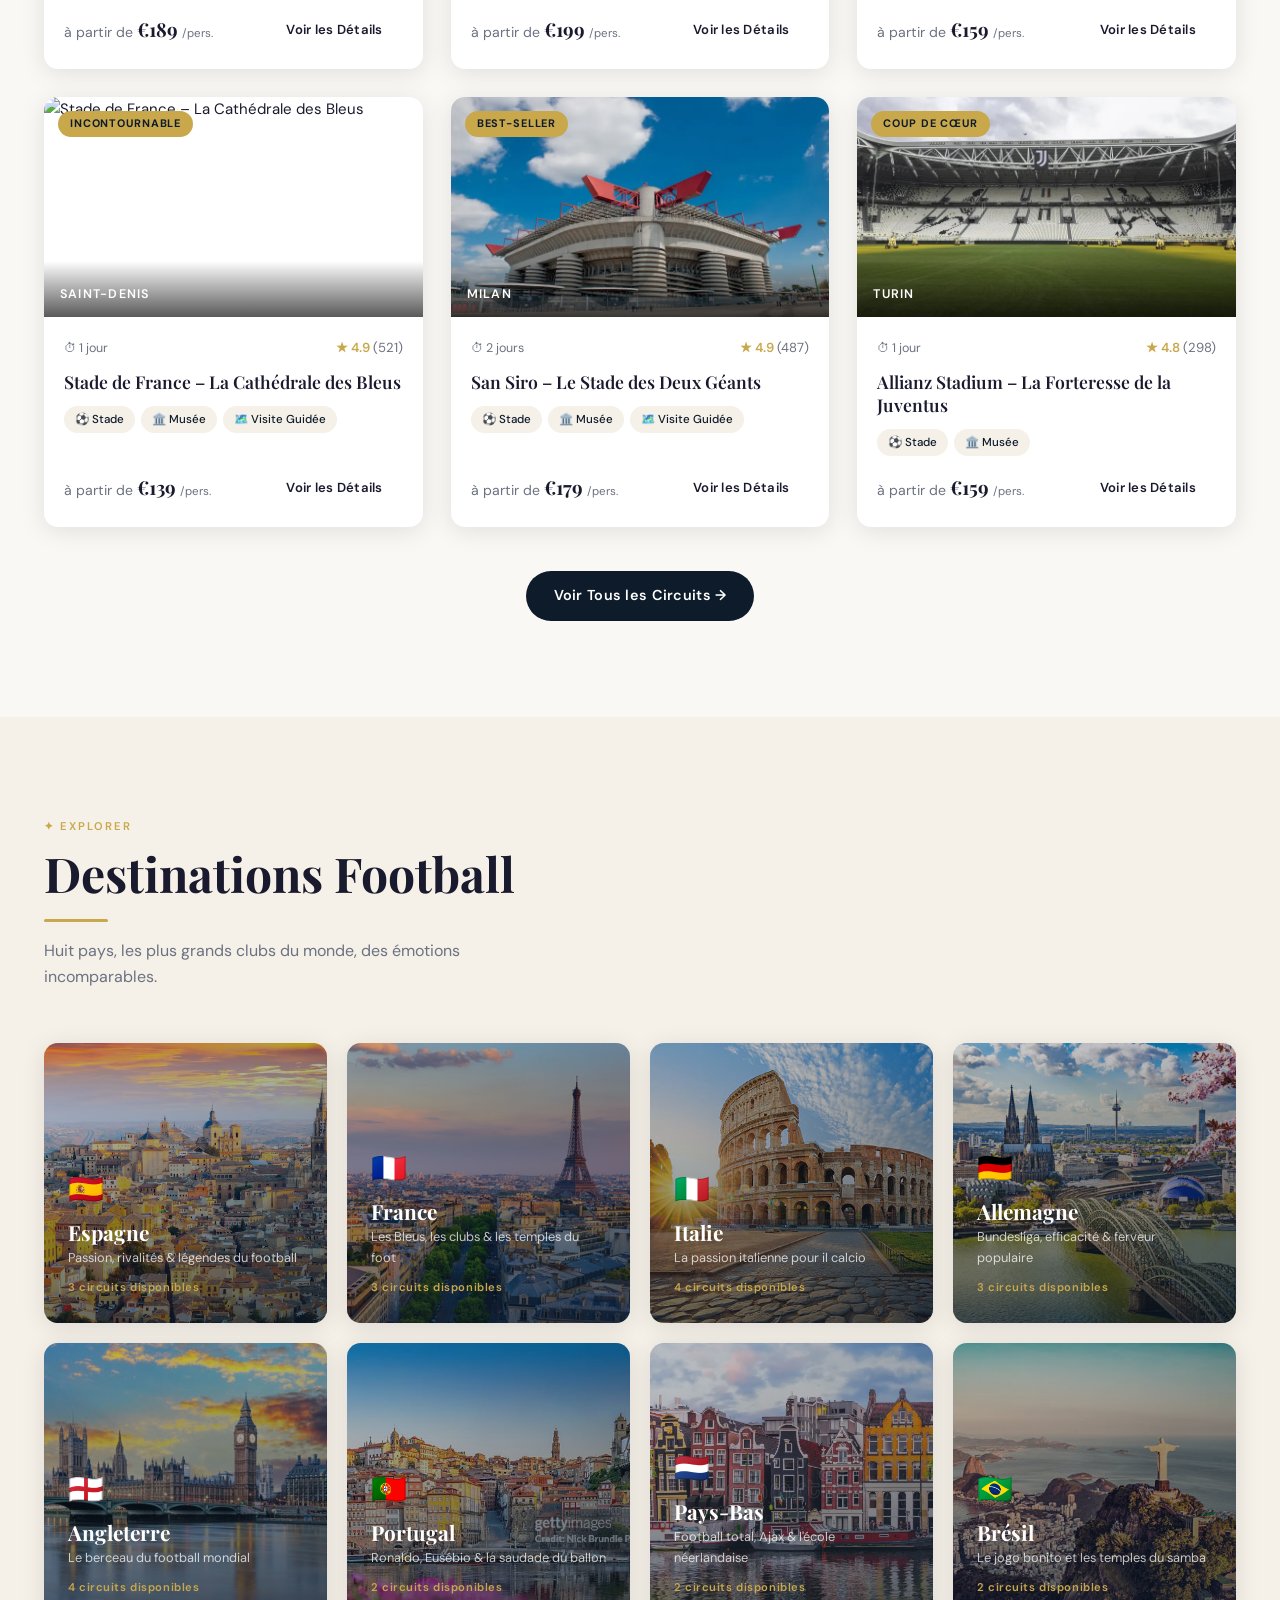
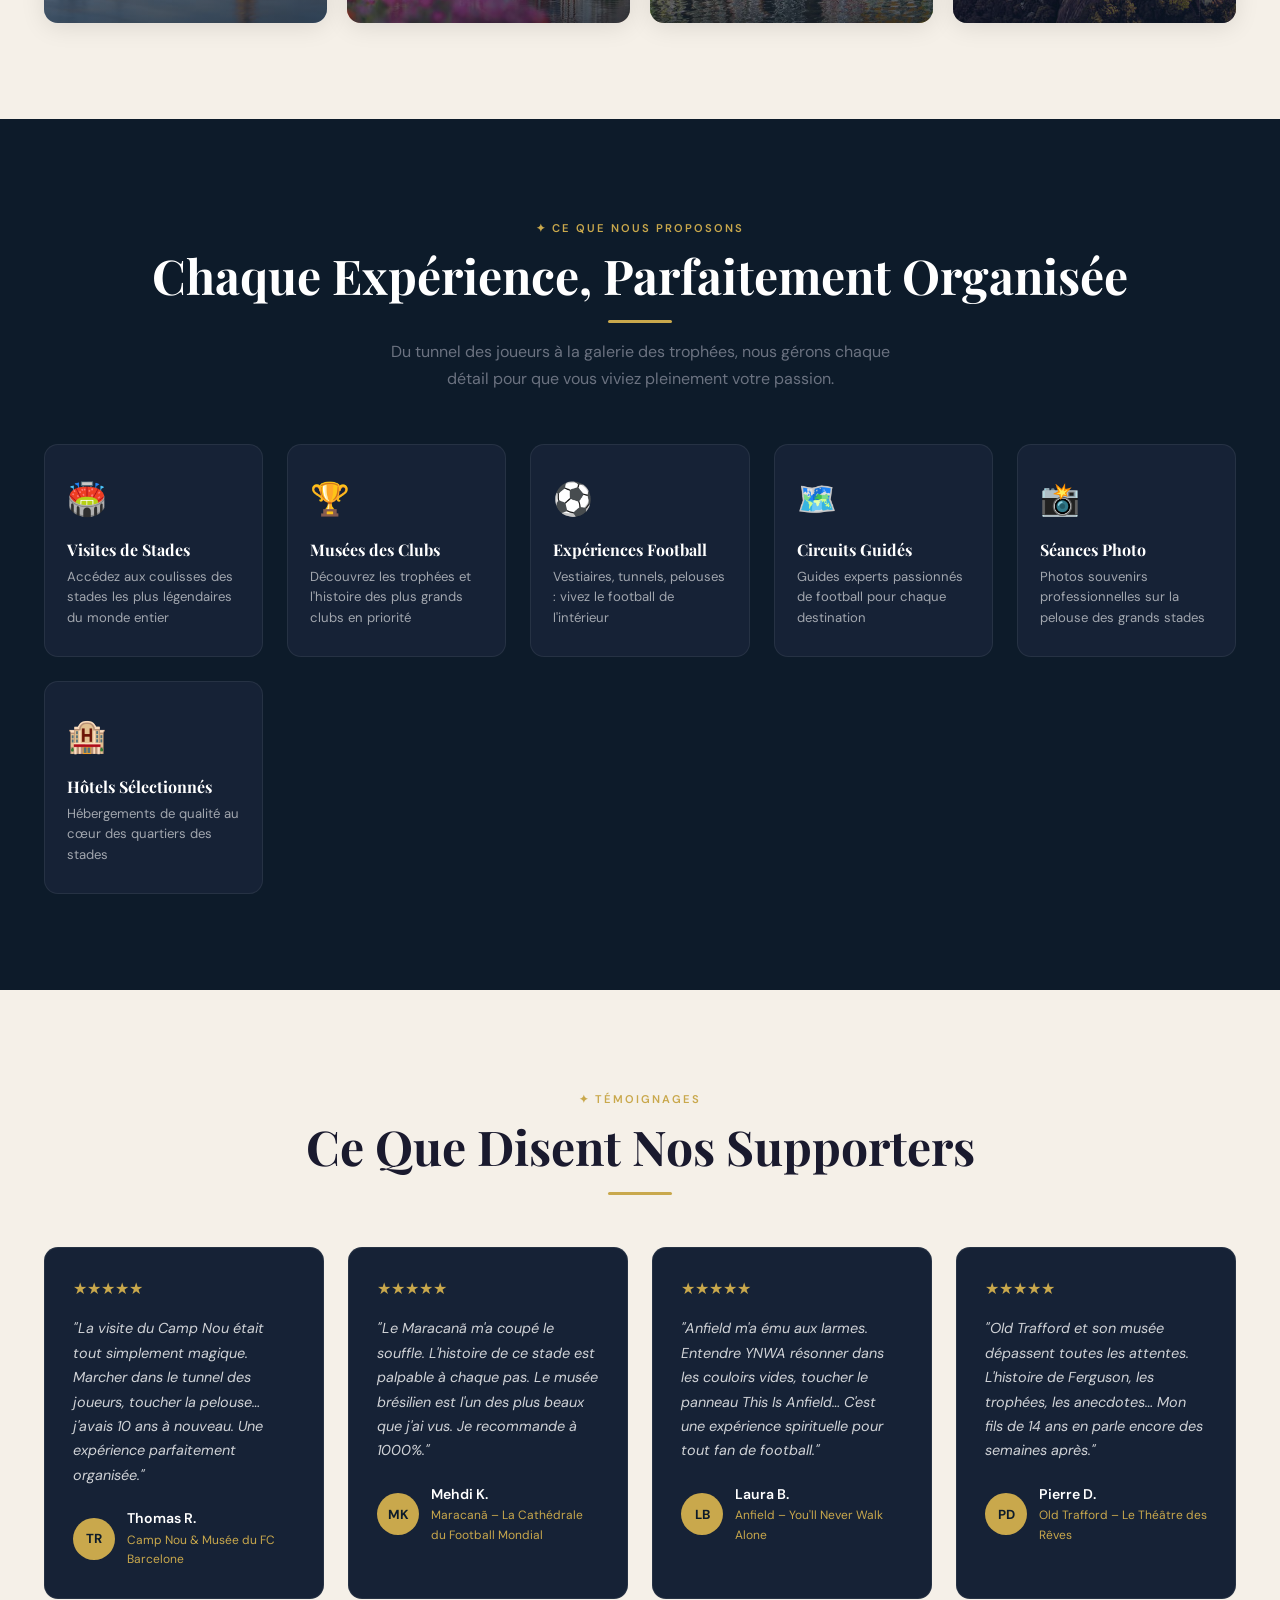
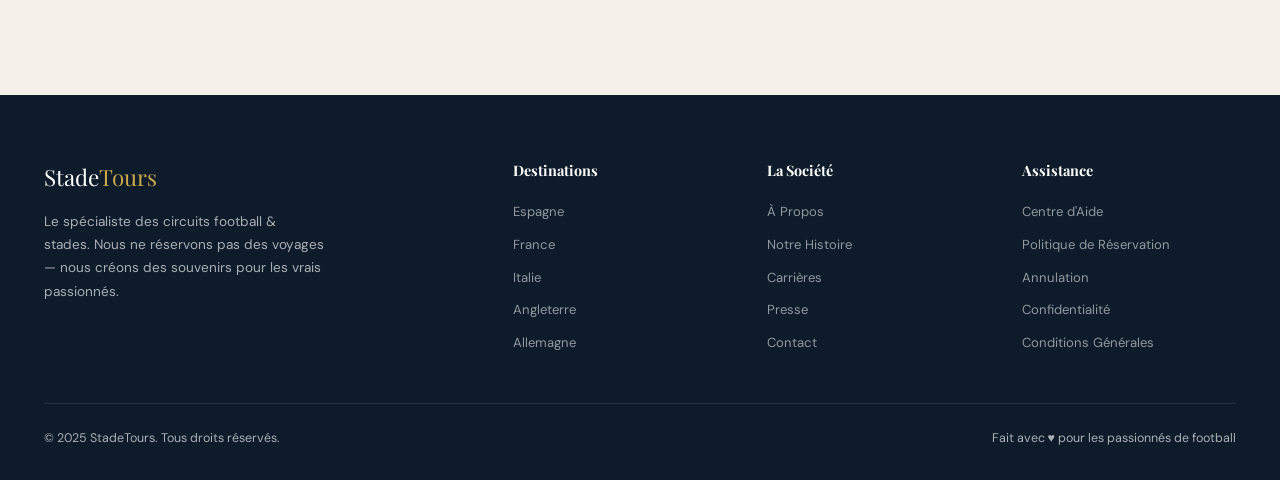
==== commit f6668508: "Update project: final picture" ====
--- a/index.html
+++ b/index.html
@@ -106,7 +106,7 @@
         </div>
       </div>
       <div class="about-img fade-up">
-        <img src="images/ball.avif" alt="Stade de football coulisses">
+        <img src="images/alex-foot.jpg" alt="Stade de football coulisses">
         <div class="about-img-badge">⚽ Accès Exclusif Coulisses</div>
       </div>
     </div>
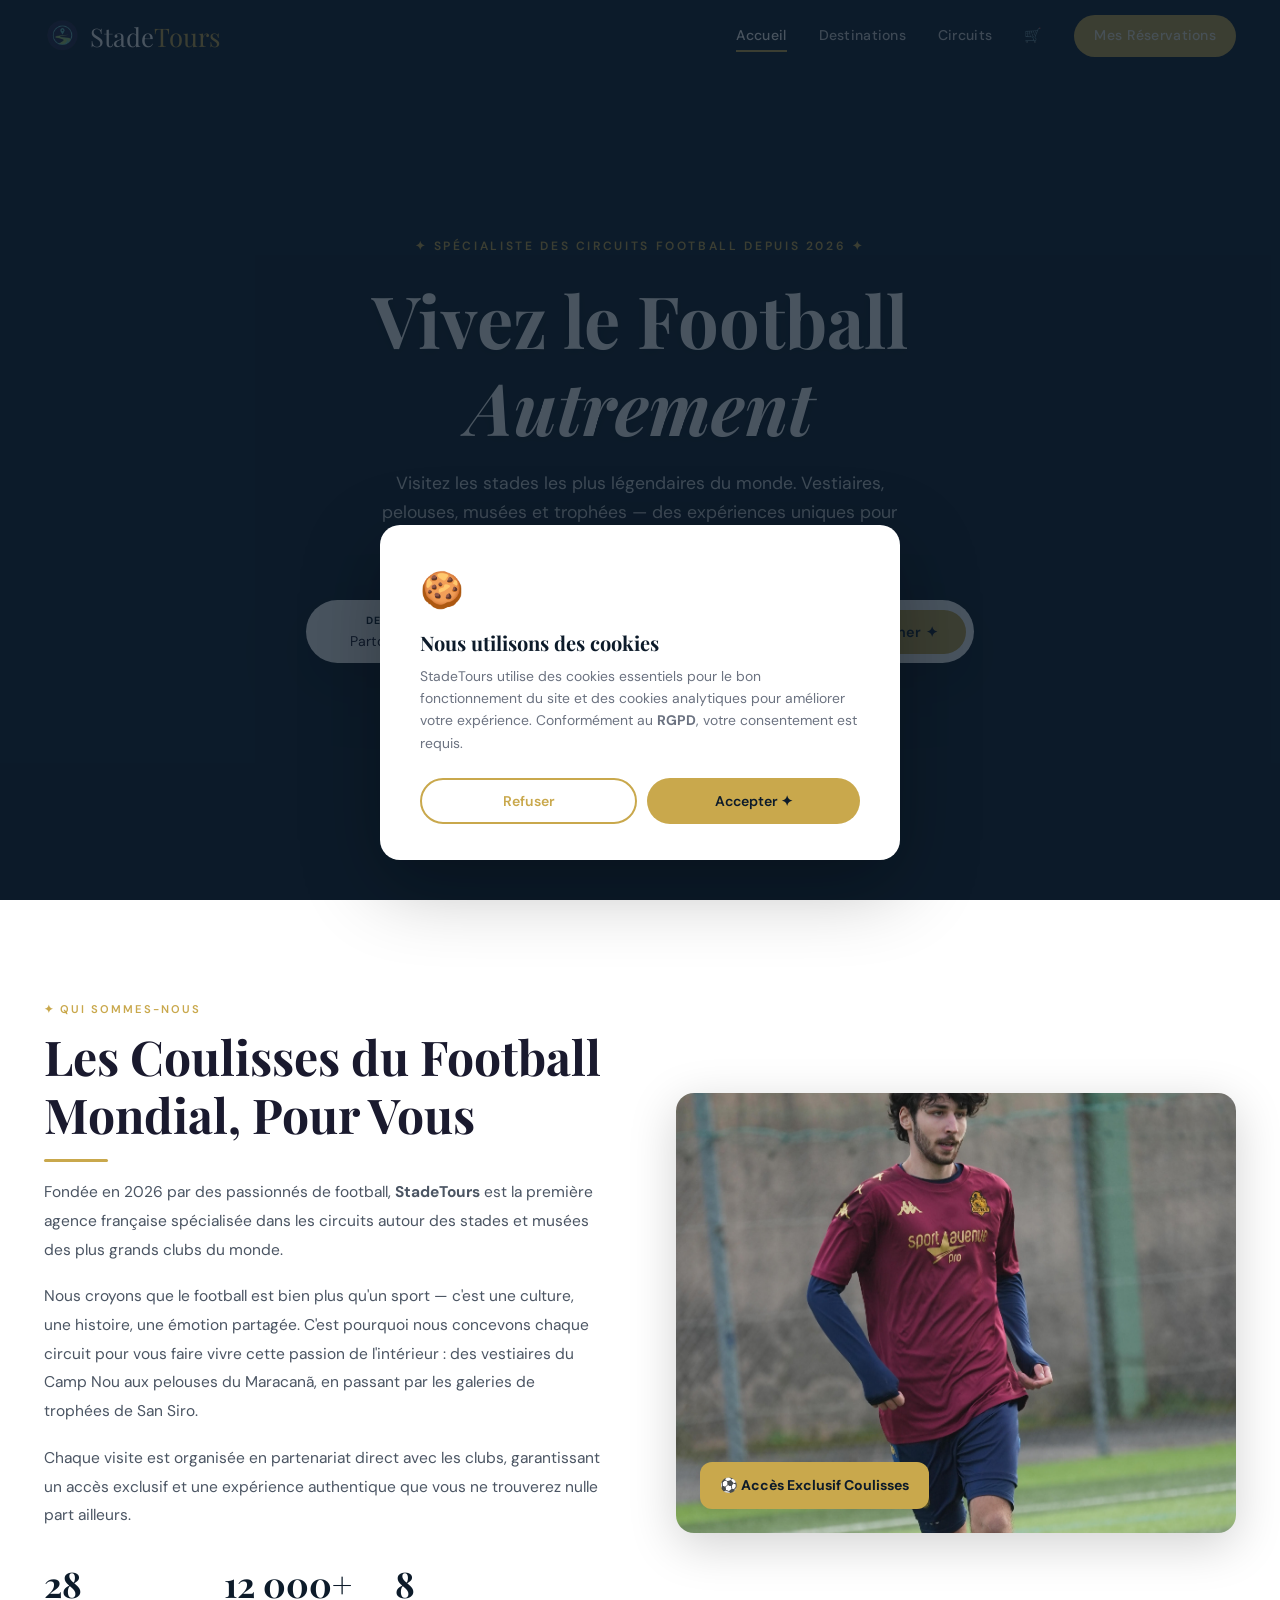
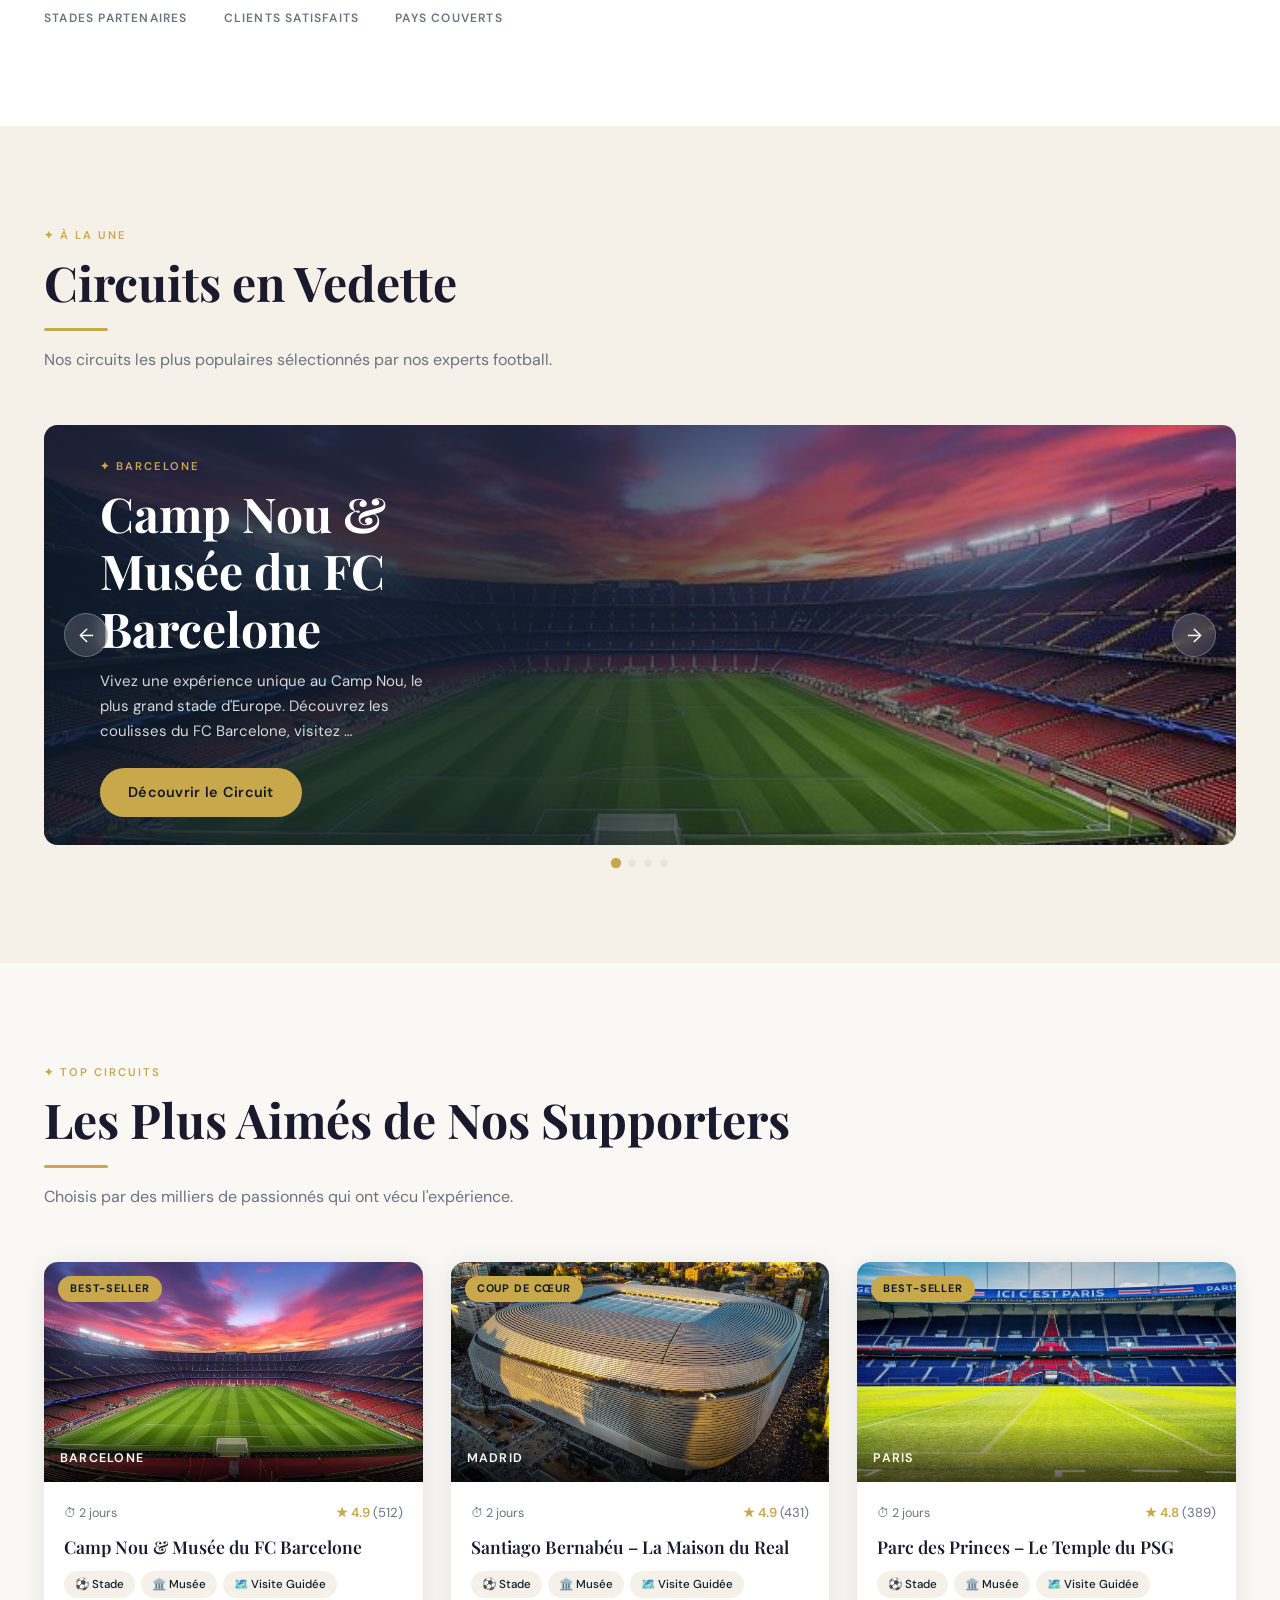
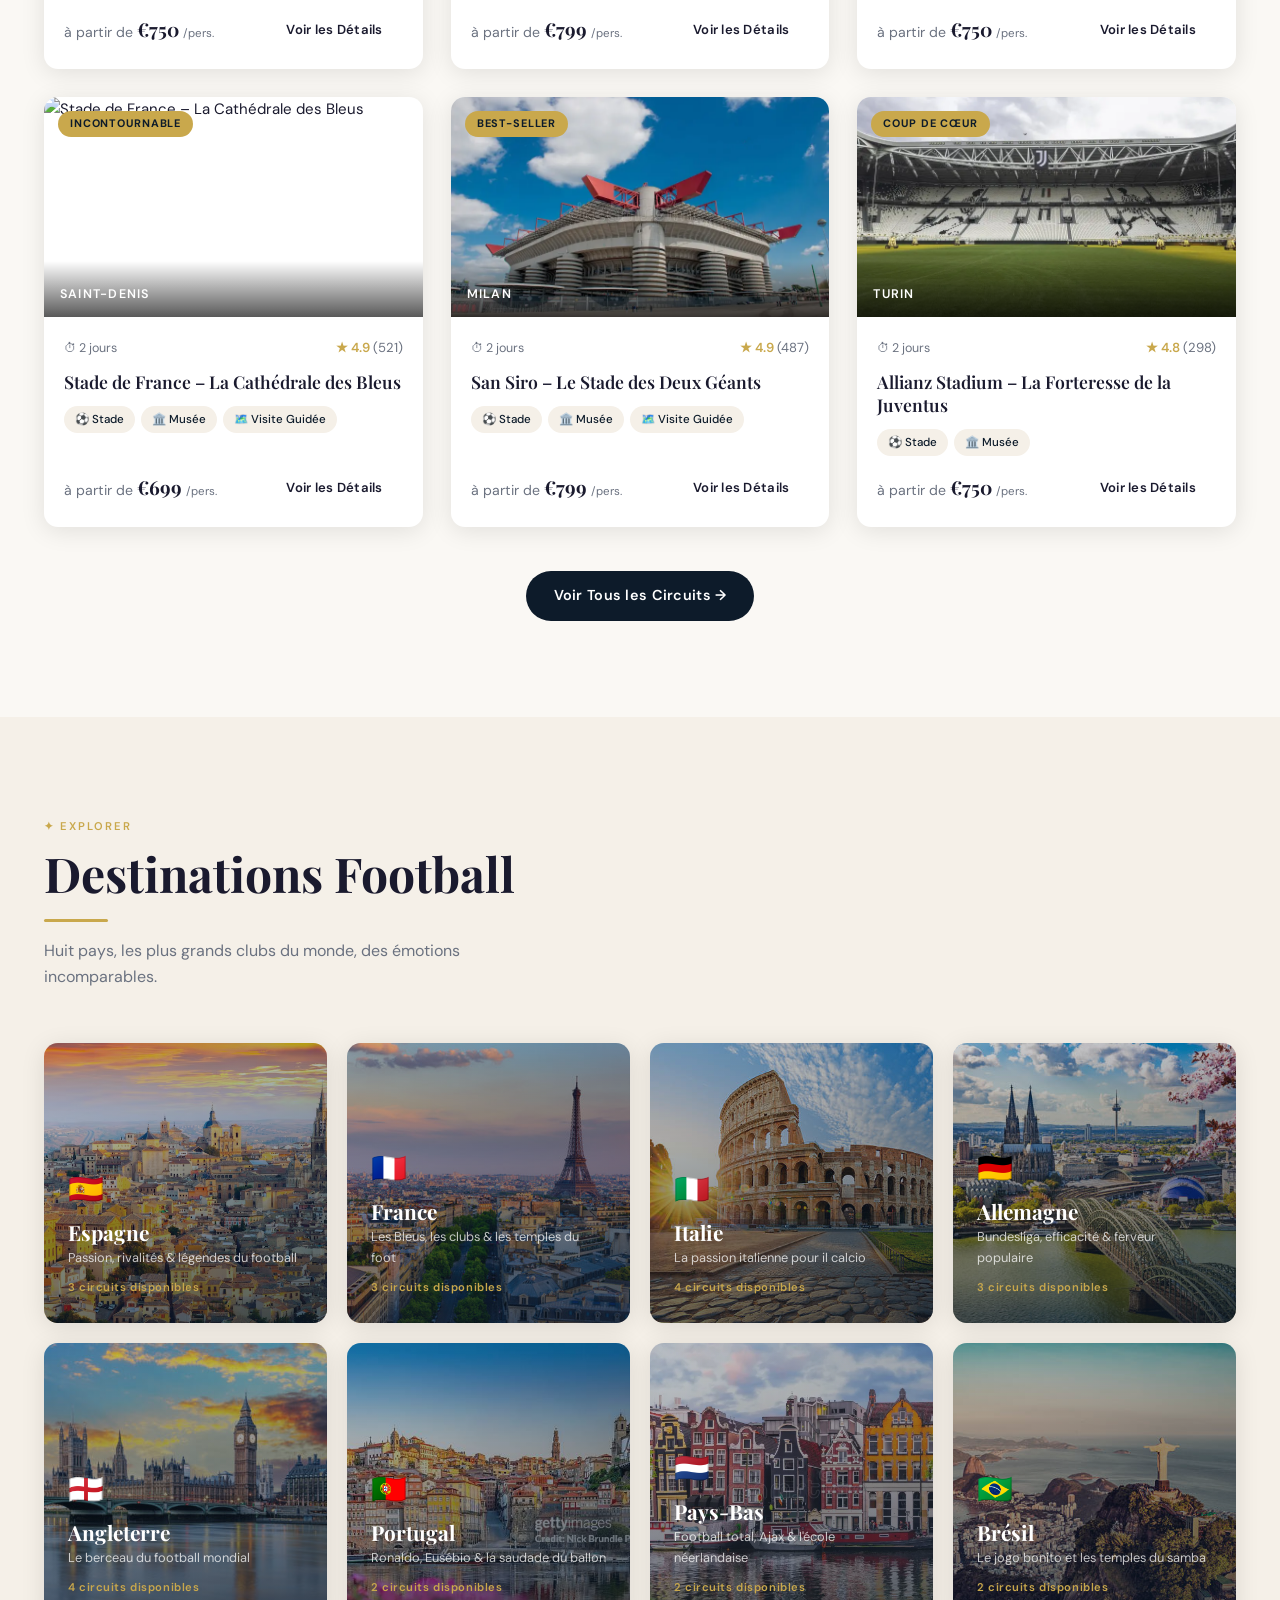
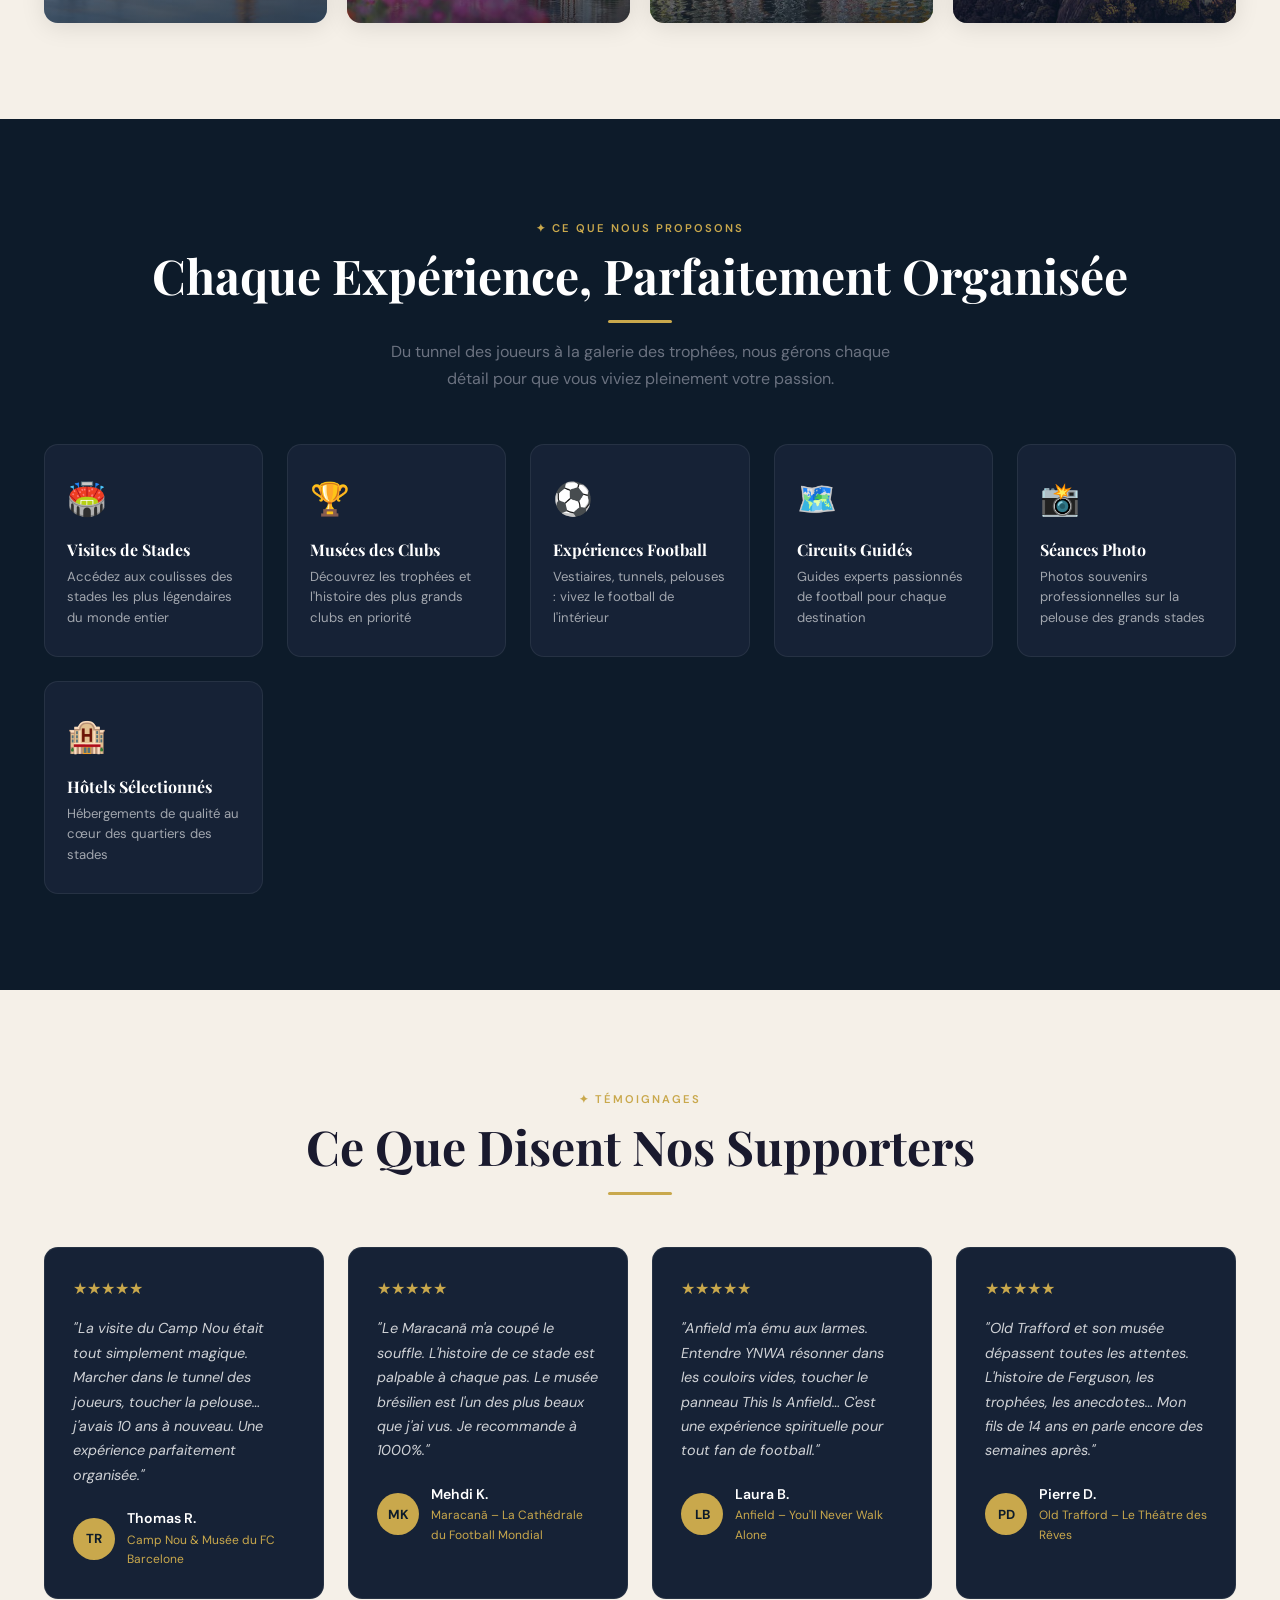
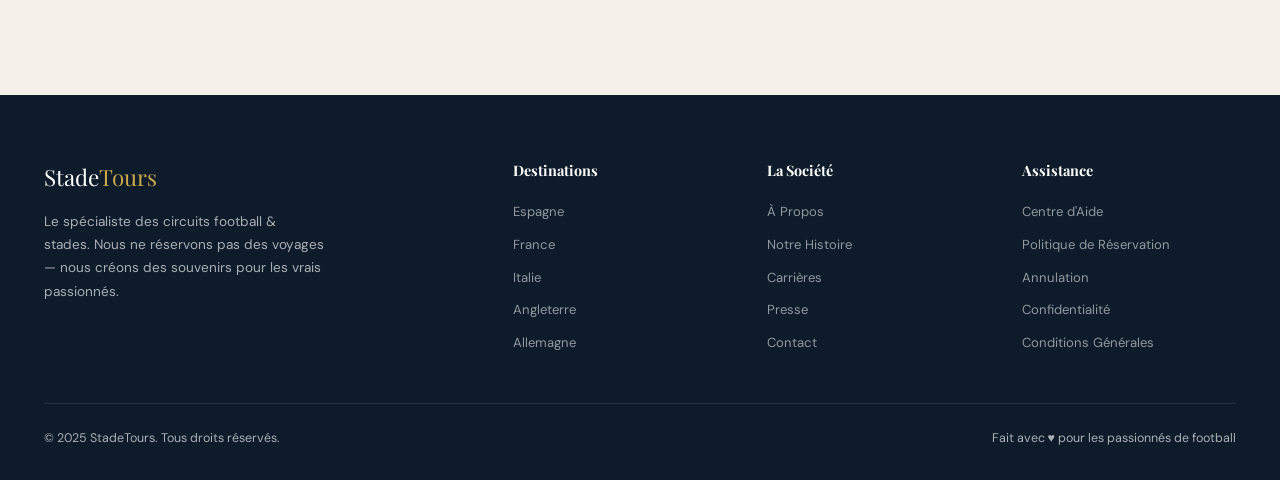
==== commit 47fd7188: "Update project: fix footer and cookie problem" ====
--- a/index.html
+++ b/index.html
@@ -25,25 +25,17 @@
 <body>
 
 <!-- ── HEADER ──────────────────────────────────────────────── -->
-<header class="site-header scrolled" id="header">
+<header class="site-header" id="header">
   <div class="header-inner">
-    <a href="index.html" class="logo-brand">
-      <img src="images/Logo.png" alt="Logo" class="header-logo" onerror="this.style.display='none'">
-      <span class="logo">Stade<span>Tours</span></span>
-    </a>
+    <a href="index.html" class="logo-brand" style="display:flex;align-items:center;gap:10px;text-decoration:none;flex-shrink:0;"><img src="images/Logo.png" alt="Logo" style="height:36px;width:auto;object-fit:contain;" onerror="this.style.display='none'"><span style="font-family:'Playfair Display',serif;font-size:1.6rem;color:#fff;white-space:nowrap;">Stade<span style="color:#c9a84c;">Tours</span></span></a>
     <nav class="nav" id="nav">
-      <a href="index.html">Accueil</a>
+      <a href="index.html" class="active">Accueil</a>
       <a href="countries.html">Destinations</a>
       <a href="circuits.html">Circuits</a>
-      <a href="cart.html" class="nav-cart">
-        🛒
-        <span class="cart-badge" id="cart-badge"></span>
-      </a>
-      <a href="user.html" class="btn btn-primary btn-sm active">Mes Réservations</a>
+      <a href="cart.html" class="nav-cart">🛒<span class="cart-badge" id="cart-badge"></span></a>
+      <a href="user.html" class="btn btn-primary btn-sm">Mes Réservations</a>
     </nav>
-    <button class="hamburger" id="hamburger" aria-label="Menu">
-      <span></span><span></span><span></span>
-    </button>
+    <button class="hamburger" id="hamburger" aria-label="Menu"><span></span><span></span><span></span></button>
   </div>
 </header>
 
@@ -322,5 +314,45 @@
 observeCards(".testimonial-card");
 observeCards(".fade-up");
 </script>
+
+<!-- ── COOKIE POPUP RGPD ─────────────────────────────────── -->
+<div class="cookie-overlay" id="cookie-overlay" style="position:fixed;inset:0;background:rgba(13,27,42,.75);z-index:9999;display:flex;align-items:flex-end;justify-content:center;padding-bottom:40px;opacity:0;visibility:hidden;transition:opacity .35s,visibility .35s;">
+  <div class="cookie-popup" style="background:#fff;border-radius:20px;padding:36px 40px;max-width:520px;width:calc(100% - 32px);box-shadow:0 24px 80px rgba(0,0,0,.3);transform:translateY(24px);transition:transform .35s;">
+    <div style="font-size:2.2rem;margin-bottom:12px;">🍪</div>
+    <h3 style="font-family:'Playfair Display',serif;font-size:1.25rem;color:#0d1b2a;margin-bottom:10px;">Nous utilisons des cookies</h3>
+    <p style="font-size:.87rem;color:#6b7280;line-height:1.6;margin-bottom:24px;">StadeTours utilise des cookies essentiels pour le bon fonctionnement du site et des cookies analytiques pour améliorer votre expérience. Conformément au <strong>RGPD</strong>, votre consentement est requis.</p>
+    <div style="display:flex;gap:10px;flex-wrap:wrap;">
+      <button id="cookie-refuse" style="flex:1;min-width:120px;padding:12px 20px;border-radius:50px;border:2px solid #c9a84c;background:transparent;color:#c9a84c;font-weight:600;font-size:.88rem;cursor:pointer;transition:all .2s;">Refuser</button>
+      <button id="cookie-accept" style="flex:1;min-width:120px;padding:12px 20px;border-radius:50px;border:none;background:#c9a84c;color:#0d1b2a;font-weight:600;font-size:.88rem;cursor:pointer;transition:all .2s;">Accepter ✦</button>
+    </div>
+  </div>
+</div>
+<script>
+(function(){
+  var KEY = "st_cookie_consent";
+  var overlay = document.getElementById("cookie-overlay");
+  var popup   = overlay ? overlay.querySelector(".cookie-popup") : null;
+
+  function show() {
+    overlay.style.opacity    = "1";
+    overlay.style.visibility = "visible";
+    if (popup) popup.style.transform = "translateY(0)";
+  }
+  function hide(choice) {
+    localStorage.setItem(KEY, choice);
+    overlay.style.opacity    = "0";
+    overlay.style.visibility = "hidden";
+    if (popup) popup.style.transform = "translateY(24px)";
+  }
+
+  if (!localStorage.getItem(KEY)) {
+    setTimeout(show, 900);
+  }
+
+  document.getElementById("cookie-accept").onclick = function(){ hide("accepted"); };
+  document.getElementById("cookie-refuse").onclick = function(){ hide("refused"); };
+  overlay.onclick = function(e){ if (e.target === overlay) hide("refused"); };
+})();
+</script>
 </body>
-</html>
+</html>
